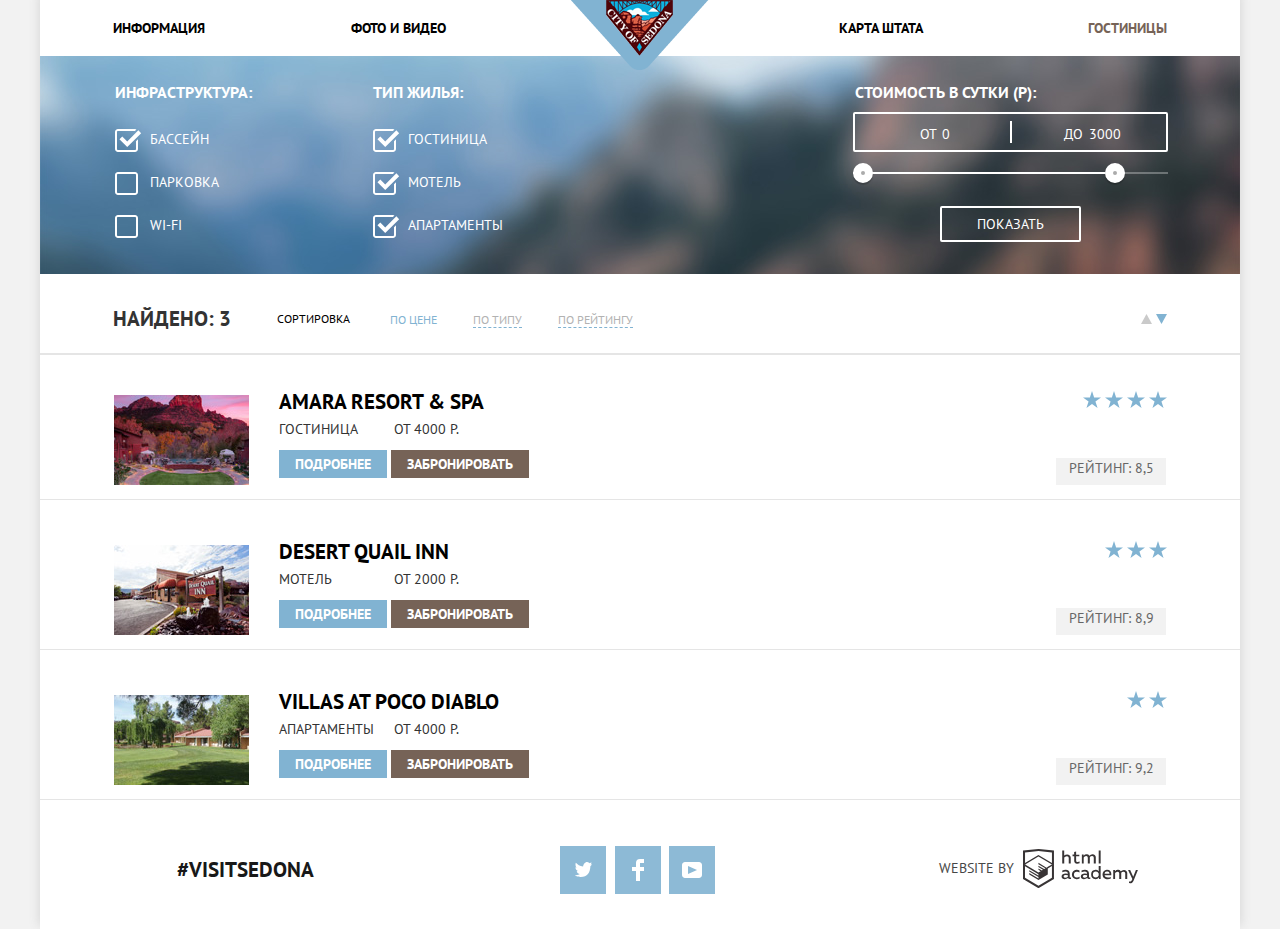
==== hotels.html @ 66695ee6 "убрал гребенку,добавил визуали хидден" ====
<!DOCTYPE html>
<html lang="ru">

<head>
  <meta charset="utf-8">
  <title>"HTML Academy: Гостиницы Седоны"</title>
  <link href="https://fonts.googleapis.com/css?family=PT+Sans:400,700&amp;subset=cyrillic" rel="stylesheet">
  <link href="css/normalize.css" rel="stylesheet">
  <link href="css/style.css" rel="stylesheet">
</head>

<body>
  <div class="main-wrapper">
    <header class="main-header">
      <nav class="main-navigation">
        <a href="index.html" class="main-header-logo">
          <span class="visually-hidden">Логотип города Седона</span>
          <img src="img/logo.png" width="138" height="70" alt="Логотип города Sedona">
        </a>
        <ul class="site-navigation">
          <li><a href="info.html">Информация</a></li>
          <li><a href="photo-video.html">Фото и видео</a></li>
          <li><a href="map-state.html">Карта штата</a></li>
          <li><a class="link-active" href="hotels.html">Гостиницы</a></li>
        </ul>
      </nav>
    </header>
      <main class="main-content">
        <h1 class="visually-hidden">Подбор отелей</h1>
        <section class="filters">
          <h1 class="visually-hidden">Фильтр отелей по категориям</h1>
          <form class="filter" method="get" action="https://echo.htmlacademy.ru">
            <div class="filter-wrap">
              <fieldset class="caption">
                <legend>Инфраструктура:</legend>
                  <ul class="filter-infrastructure">
                    <li class="filter-checkbox">
                      <input class="filter-input filter-input-checkbox" type="checkbox" name="pool" id="filter-checkbox-pool" checked>
                      <label for="filter-checkbox-pool">Бассейн</label>
                    </li>
                    <li class="filter-checkbox">
                      <input class="filter-input filter-input-checkbox" type="checkbox" name="parking" id="filter-checkbox-parking">
                      <label for="filter-checkbox-parking">Парковка</label>
                    </li>
                    <li class="filter-checkbox">
                      <input class="filter-input filter-input-checkbox" type="checkbox" name="wi-fi" id="filter-checkbox-wi-fi">
                    <label for="filter-checkbox-wi-fi">Wi-Fi</label>
                    </li>
                  </ul>
              </fieldset>
            </div>
            <div class="filter-wrap-housing">
              <fieldset class="caption">
                <legend>Тип жилья:</legend>
                <ul class="filter-housing">
                  <li class="filter-checkbox">
                    <input class="filter-input filter-input-checkbox" type="checkbox" name="hotel" id="filter-checkbox-hotel" checked>
                    <label for="filter-checkbox-hotel">Гостиница</label>
                  </li>
                  <li class="filter-checkbox">
                    <input class="filter-input filter-input-checkbox" type="checkbox" name="motel" id="filter-checkbox-motel" checked >
                    <label for="filter-checkbox-motel">Мотель</label>
                  </li>
                  <li class="filter-checkbox">
                    <input class="filter-input filter-input-checkbox" type="checkbox" name="apartment" id="filter-checkbox-apartment" checked>
                    <label for="filter-checkbox-apartment">Апартаменты</label>
                  </li>
                </ul>
              </fieldset>
            </div>
            <div class="filter-range">
              <div class="filter-range-title">Стоимость в сутки (р):</div>
              <div class="price-controls">
                <label class="min-price">от <input type="text" name="min-price" value="0"></label>
                <label class="max-price">до <input type="text" name="max-price" value="3000"></label>
              </div>
              <div class="range-controls">
                <div class="scale">
                  <div class="bar"></div>
                </div>
                <div class="range-toggle range-toggle-min"></div>
                <div class="range-toggle range-toggle-max"></div>
              </div>
              <button class="btn-transparent" type="submit">Показать</button>
            </div>
          </form>
        </section>
        <section class="hotels">
          <div class="sorting">
            <p class="sorting-results">Найдено: 3</p>
            <p class="sorting-head">Сортировка</p>
            <ul class="sorting-list">
              <li><a class="sorting-link active" href="#">По цене</a></li>
              <li><a class="sorting-link" href="#">По типу</a></li>
              <li><a class="sorting-link" href="#">По рейтингу</a></li>
            </ul>
            <div class="sorting-arrows">
              <a href="#" class="sorting-arrow-up" aria-label="Стрелка вверх">
                <span class="visually-hidden">сортировка по наибольшему</span>
                <svg xmlns="http://www.w3.org/2000/svg" width="11" height="10" viewBox="0 0 11 10"><path fill="#cacaca" d="M5.5 0L0 10h11z"/>
                </svg>
              </a>
              <a href="#" class="sorting-arrow-down active" aria-label="Стрелка вниз">
                <span class="visually-hidden">сортировка по наименьшему</span>
                <svg xmlns="http://www.w3.org/2000/svg" width="11" height="10" viewBox="0 0 11 10"><path fill="#cacaca" d="M5.5 10L0 0h11"/>
                </svg>
              </a>
            </div>
            </div>
              <h2 class="visually-hidden">Список отелей</h2>
              <ul class="hotels-list">
                <li class="hotels-item">
                  <p class="hotels-item-image">
                    <a href="hotels-item.html">
                      <span class="visually-hidden">Отель Amara Resort and Spa</span>
                      <img src="img/amara-hotel.jpg" width="135" height="90" alt="Отель Amara Resort and Spa">
                    </a>
                  </p>
                  <div class="hotels-wrap">
                    <a href="#" class="hotels-title"><h3>Amara Resort & Spa</h3></a>
                    <p class="hotels-item-motel-price">
                      <span>Гостиница</span>
                      <span>от 4000 р.</span>
                    </p>
                    <p class="hotels-item-buttons">
                      <a href="#" class="btn-further">Подробнее</a>
                      <a href="#" class="btn-reserve">Забронировать</a>
                    </p>
                  </div>
                  <div class="hotel-rating">
                    <div class="rating-stars" aria-label="4 звезды">
                      <i class="icon-star"></i>
                      <i class="icon-star"></i>
                      <i class="icon-star"></i>
                      <i class="icon-star"></i>
                    </div>
                    <p class="rating-numbers">Рейтинг: 8,5</p>
                  </div>
                </li>
                <li class="hotels-item">
                  <p class="hotels-item-image">
                    <a href="hotels-item.html">
                      <span class="visually-hidden">Мотель Desert Quail Inn</span>
                      <img src="img/desert-hotel.jpg" width="135" height="90" alt="Мотель Desert Quail Inn">
                    </a>
                  </p>
                  <div class="hotels-wrap">
                    <a href="#" class="hotels-title"><h3>Desert Quail Inn</h3></a>
                    <p class="hotels-item-motel-price">
                      <span>Мотель</span>
                      <span>от 2000 р.</span>
                    </p>
                    <p class="hotels-buttons">
                      <a href="#" class="btn-further">Подробнее</a>
                      <a href="#" class="btn-reserve">Забронировать</a>
                    </p>
                  </div>
                  <div class="hotel-rating">
                    <div class="rating-stars" aria-label="2 звезды">
                      <i class="icon-star"></i>
                      <i class="icon-star"></i>
                      <i class="icon-star"></i>
                    </div>
                    <p class="rating-numbers">Рейтинг: 8,9</p>
                  </div>
                </li>
                <li class="hotels-item">
                  <p class="hotels-item-image">
                    <a href="hotels-item.html">
                      <span class="visually-hidden">Апартаменты Villas at Poco Diablo</span>
                      <img src="img/villas-hotel.jpg" width="135" height="90" alt="Апартаменты Villas at Poco Diablo">
                    </a>
                  </p>
                  <div class="hotels-wrap">
                    <a href="#" class="hotels-title"><h3>Villas at Poco Diablo</h3></a>
                    <p class="hotels-item-motel-price">
                      <span>Апартаменты</span>
                      <span>от 4000 р.</span>
                    </p>
                    <p class="hotels-item-buttons">
                      <a href="#" class="btn-further">Подробнее</a>
                      <a href="#" class="btn-reserve">Забронировать</a>
                    </p>
                  </div>
                  <div class="hotel-rating">
                    <div class="rating-stars" aria-label="3 звезды">
                      <i class="icon-star"></i>
                      <i class="icon-star"></i>
                    </div>
                    <p class="rating-numbers">Рейтинг: 9,2</p>
                  </div>
                </li>
              </ul>
            </section>
          </main>
          <footer class="main-footer-contacts">
            <a class="footer-heshteg" href="#">#visitsedona</a>
            <ul class="footer-social">
              <li>
                <a class="social-button twitter" href="#">
                  <span class="visually-hidden">twitter</span>
                  <svg xmlns="http://www.w3.org/2000/svg" xmlns:xlink="http://www.w3.org/1999/xlink" width="17" height="15" viewBox="0 0 17 15"><path fill="#FFF" d="M10.95.144c1.685-.496 2.984.27 3.577 1.179.673-.231 1.331-.481 2.011-.708a2.345 2.345 0 0 1-.857 1.768c.685.17 1.304-.491 1.304-.491-.169 1-1.006 1.788-1.563 2.024-.231 6.75-3.175 11.217-10.077 11.082h-.446c-.41 0-4.164-.46-4.898-1.887 2.271.196 3.893-.422 4.693-1.177-.96-.3-2.679-.477-2.979-2.95.349.106.564.228 1.19.119C1.705 8.247.374 7.53.448 5.33c.285.328 1.067.536 1.34.472C1.085 5.561-.182 2.442.894.85c1.818 1.854 3.735 3.606 7.152 3.773C8.254 2.33 9.183.793 10.95.144z"/>
                  </svg>
                </a>
              </li>
              <li>
                <a class="social-button facebook" href="#">
                  <span class="visually-hidden">facebook</span>
                  <svg xmlns="http://www.w3.org/2000/svg" width="12" height="22" viewBox="0 0 12 22"><path fill="#FFF" d="M12 4V0H8a4 4 0 0 0-4 4v4H0v4h4v10h4V12h4V8H8V4h4z"/>
                  </svg>
                </a>
              </li>
              <li>
                <a class="social-button youtube" href="#">
                  <span class="visually-hidden">youtube</span>
                  <svg xmlns="http://www.w3.org/2000/svg" xmlns:xlink="http://www.w3.org/1999/xlink" width="20" height="16" viewBox="0 0 20 16"><path fill="#FFF" d="M17 0H3C1.35 0 0 1.35 0 3v10c0 1.65 1.35 3 3 3h14c1.65 0 3-1.35 3-3V3c0-1.65-1.35-3-3-3zM6.027 11.998V4.002L15.014 8l-8.987 3.998z"/>
                  </svg>
                </a>
              </li>
            </ul>
            <div class="footer-made">
              <b>website by</b>
              <a class="button" href="https://htmlacademy.ru/intensive/htmlcss">
                <svg id="Layer_1" data-name="Layer 1" xmlns="http://www.w3.org/2000/svg" viewBox="0 0 108.08 36.85">
                  <title>HTML Academy</title>
                  <path d="M44.61,26.88a2,2,0,0,0,.55-0.1v1.33a3.25,3.25,0,0,1-1.18.21,1.67,1.67,0,0,1-1.67-1,4.84,4.84,0,0,1-3.14,1.08c-1.51,0-2.91-.83-2.91-2.55,0-2.13,2-2.79,3.71-2.79a11.08,11.08,0,0,1,2.17.25v-0.3c0-1-.76-1.77-2.19-1.77a7.42,7.42,0,0,0-3,.64v-1.7a10.21,10.21,0,0,1,3.19-.55c2.36,0,3.81,1.12,3.81,3.65v3a0.54,0.54,0,0,0,.49.59h0.17Zm-6.44-1.13A1.35,1.35,0,0,0,39.63,27h0.11a3.39,3.39,0,0,0,2.41-1V24.58a9.72,9.72,0,0,0-1.81-.21c-1,0-2.16.33-2.16,1.38h0Zm12.36-6.11a5,5,0,0,1,2.57.64V22a4.08,4.08,0,0,0-2.3-.7,2.75,2.75,0,1,0,0,5.49,5,5,0,0,0,2.43-.64v1.71a6.27,6.27,0,0,1-2.76.57A4.21,4.21,0,0,1,46,24.51q0-.21,0-0.41a4.32,4.32,0,0,1,4.18-4.46h0.38Zm12.17,7.24a2,2,0,0,0,.55-0.1v1.33a3.25,3.25,0,0,1-1.18.21,1.67,1.67,0,0,1-1.67-1,4.84,4.84,0,0,1-3.14,1.08c-1.51,0-2.91-.83-2.91-2.55,0-2.13,2-2.79,3.71-2.79a11.08,11.08,0,0,1,2.17.25v-0.3c0-1-.76-1.77-2.19-1.77a7.42,7.42,0,0,0-3,.64v-1.7a10.21,10.21,0,0,1,3.19-.55c2.36,0,3.81,1.12,3.81,3.65v3a0.54,0.54,0,0,0,.49.59h0.17Zm-6.44-1.13A1.35,1.35,0,0,0,57.73,27h0.11a3.39,3.39,0,0,0,2.41-1V24.58a9.72,9.72,0,0,0-1.81-.21c-1.06,0-2.16.33-2.16,1.38h0ZM73,16V28.2H71.35V26.88a3.88,3.88,0,0,1-3.19,1.54,4.4,4.4,0,0,1,0-8.78,3.81,3.81,0,0,1,3,1.3V16H73Zm-4.53,5.22a2.76,2.76,0,1,0,0,5.52A2.86,2.86,0,0,0,71.15,25V23A2.91,2.91,0,0,0,68.49,21.27ZM79,19.64c3.31,0,4.46,2.68,3.92,5.09H76.7c0.21,1.5,1.67,2.11,3.19,2.11a6.11,6.11,0,0,0,2.64-.59v1.6a7.14,7.14,0,0,1-3,.57C77,28.42,74.78,27,74.78,24a4.18,4.18,0,0,1,4-4.39H79Zm0.09,1.54a2.28,2.28,0,0,0-2.44,2.1v0.06H81.3A2,2,0,0,0,79.13,21.18Zm5.73,7V19.87h1.65v1a3.81,3.81,0,0,1,2.78-1.27A2.86,2.86,0,0,1,91.89,21a4.12,4.12,0,0,1,2.91-1.33A3.06,3.06,0,0,1,98,23V28.2h-1.9V23.05a1.59,1.59,0,0,0-1.42-1.75H94.42a2.8,2.8,0,0,0-2.07,1.12V28.2h-1.9V23.05A1.59,1.59,0,0,0,89,21.31H88.8a3,3,0,0,0-2.21,1.29v5.63H84.86Zm21.31-8.33h1.9l-3.91,9.46c-0.9,2.17-2.09,2.86-3.35,2.86a4.76,4.76,0,0,1-1.1-.14V30.46a2.86,2.86,0,0,0,.85.12c0.9,0,1.58-.64,2.07-1.9l0.17-.42-4-8.4h2l2.86,6.29ZM38.73,1.46V6.22a3.81,3.81,0,0,1,2.7-1.14,3.25,3.25,0,0,1,3.44,3.4v5.15H43V8.72a1.81,1.81,0,0,0-1.61-2h-0.3a2.93,2.93,0,0,0-2.32,1.39v5.52h-1.9V1.46h1.9ZM49.94,2.31v3h3V6.91h-3v3.81c0,1.1.5,1.46,1.58,1.46a4.49,4.49,0,0,0,1.69-.33v1.6A6.8,6.8,0,0,1,51,13.8a2.55,2.55,0,0,1-2.86-2.74V6.89H46.58V5.26h1.5V2.74Zm5.4,11.31V5.28H57v1A3.81,3.81,0,0,1,59.77,5a2.86,2.86,0,0,1,2.6,1.33A4.12,4.12,0,0,1,65.28,5,3.06,3.06,0,0,1,68.44,8.4v5.21h-1.9V8.46a1.59,1.59,0,0,0-1.42-1.75H64.89a2.8,2.8,0,0,0-2.07,1.12v5.78h-1.9V8.46A1.59,1.59,0,0,0,59.5,6.71H59.27A3,3,0,0,0,57.06,8v5.63H55.34ZM71.17,1.45H73V13.6H71.17V1.45ZM14.71,0H14.55L0,1.54V28.21l14.55,8.66,14.55-8.66V1.54Zm12.5,27.1L14.55,34.64,1.9,27.12V16.18l12.59,7.5V25L5.86,19.9v1.31l8.68,5.21v1.39L5.87,22.65V24l8.68,5.21,8.75-5.24V18.31L27.2,16V27.12Zm0-12.53-3.48,2-1.6,1L14.51,13v1.31L21,18.23H21l-0.14.09-1,.54-5.37-3.2V17l4.24,2.52-1,.67-3.2-1.9v1.31l2.1,1.24L14.5,22.1,2,14.65,14.51,7.11Zm0-1.32L14.49,5.76,1.91,13.25v-10L14.56,1.92,27.21,3.25v10h0Z" transform="translate(0 -0.02)" fill="#231f20"/>
                </svg>
              </a>
            </div>
          </footer>
        </div>
      </body>
    </html>
---- css/style.css ----
body {
  margin: 0;
  padding: 0;

  font-size: 14px;
  line-height: 21px;
  font-family: "PT Sans", Arial, sans-serif;
  color: #333333;
  text-transform: uppercase;

  background-color: #f2f2f2;
}

a {
  text-decoration: none;
}

img {
  display: block;
  max-width: 100%;
  height: auto;
}

.main-wrapper {
  width: 1200px;
  margin: 0 auto;

  background-color: #ffffff;
  box-shadow: 0 -5px 9px 2px #dbdbdb;
}

.visually-hidden {
  position: absolute;

  width: 1px;
  height: 1px;
  margin: -1px;
  padding: 0;
  overflow: hidden;

  white-space: nowrap;

  border: 0;

  clip: rect(0 0 0 0);
  clip-path: inset(100%);
}

.main-navigation {
  font-weight: bold;
  font-size: 14px;
  line-height: 26px;
  color: #ffffff;

  background-color: #ffffff;
}

.site-navigation {
  list-style: none;
}

.site-navigation a {
  color: #000000;
}

.site-navigation a:hover,
.site-navigation a:focus {
  color: #81b3d2;
}

.site-navigation a:active {
  color: #cacaca;
}

.site-navigation .link-active {
  color: #766357;
}

.definition {
  text-align: center;
}

.definition-title {
  font-weight: bold;
  font-size: 21px;
  line-height: 26px;
}

.definition-reason {
  line-height: 26px;
}

.reason-wrapper {
  width: 400px;
  min-height: 256px;

  text-align: center;
  color: #ffffff;

  background-color: #81b3d2;
}

.reason-wrapper b {
  display: block;
  padding: 47px 93px 0;

  font-size: 21px;
  line-height: 21px;
}

.reason-wrapper .reason-item {
  padding: 6px 48px;
}

.features-list {
  padding: 0;

  list-style: none;
}

.features-item {
  vertical-align: top;
  text-align: center;
}

.features-item b {
  display: block;
  margin-top: 163px;

  font-weight: bold;
  font-size: 21px;
  line-height: 21px;
}

.features-item p {
  padding: 9px 55px 0;
}

.short-reasons {
  margin-bottom: 50px;

  text-align: center;

  background-color: #eeeeee;
}

.short-reasons-item b {
  display: block;
  margin-top: 49px;
  padding: 0 122px;

  font-size: 21px;
  line-height: 21px;
}

.short-reasons-item p {
  margin-top: 15px;
  padding: 5px 69px;
}

.short-reasons-list {
  list-style: none;
}

.proposal {
  margin: 0 auto;
}

.proposal-conditions h2,
.proposal-conditions p {
  text-align: center;
}

.proposal h2 {
  margin-bottom: 27px;

  font-size: 30px;
  line-height: 36px;
}

.proposal p {
  margin-top: -6px;

  line-height: 24px;
}

.proposal-button {
  display: block;
  width: 568px;
  height: 86px;
  margin: 43px auto 0;

  font-weight: bold;
  font-size: 21px;
  line-height: 26px;
  text-align: center;
  color: #ffffff;
  text-transform: uppercase;

  background-color: #766357;
  border: none;
}

.proposal-button:hover,
.proposal-button:focus {
  background-color: #604e43;
}

.proposal-button:active {
  color: #857871;

  background-color: #503e33;
}

.trip {
  position: absolute;
  right: 0;
  left: 0;
  z-index: 1;

  display: flex;
  justify-content: center;
  box-sizing: border-box;
  width: 568px;
  height: 395px;
  margin: 0 auto;
  padding: 62px 53px 62px 63px;

  font-weight: bold;
  line-height: 26px;

  background: #ffffff;
  box-shadow: 0 2px 5px 0 #d4d2d2;
}

.check-input {
  box-sizing: border-box;
  width: 352px;
  margin-bottom: 23px;
  padding: 4px 40px 4px 15px;

  font: inherit;
  text-transform: uppercase;

  background-color: #f2f2f2;
  border: 2px solid #f2f2f2;
}

.check-input:hover {
  background-color: #ebebeb;
}

.check-input:focus {
  background-color: #ffffff;
}

.quantity-input {
  width: 25px;
  padding: 5px 9px;

  font: inherit;
  text-align: center;
  text-transform: uppercase;

  background-color: #f2f2f2;
  border: 2px solid #f2f2f2;
}

.trip-find-button {
  width: 458px;
  height: 58px;
  margin-top: 36px;

  font-weight: bold;
  font-size: 21px;
  line-height: 26px;
  text-align: center;
  color: #ffffff;
  text-transform: uppercase;

  background-color: #81b3d2;
  border: none;
}

.trip-find-button:hover,
.trip-find-button:focus {
  background-color: #669ec0;
}

.trip-find-button:focus {
  color: #88b6d1;

  background-color: #5496bd;
}

.footer-heshteg {
  font-weight: bold;
  font-size: 21px;
  line-height: 26px;
  color: #000000;
}

.filters {
  color: #ffffff;

  background-image: url(../img/filter_background.jpg);
}

.filters legend {
  font-weight: bold;
  font-size: 16px;
  color: #ffffff;
}

.filter-infrastructure,
.filter-housing {
  list-style: none;
}

.day-price {
  box-sizing: border-box;
  padding: 5px 0;

  text-align: center;

  border: 2px solid #ffffff;
  border-radius: 3px;
}

.filters-button-show {
  width: 133px;
  height: 32px;

  text-align: center;
  text-transform: uppercase;

  border: none;
  border: 2px solid #ffffff;
}

.filters-button-show:hover,
.filters-button-show:focus {
  background-color: #ffffff;
}

.sorting-results {
  margin-right: 46px;

  font-weight: bold;
  font-size: 21px;
  line-height: 26px;
}

.sorting-list {
  list-style: none;
}

.sorting-link {
  font-size: 12px;
  line-height: 18px;
  color: #b2b2b2;
}

.sorting-link.active {
  color: #81b3d2;

  border-bottom: none;
}

.sorting-head {
  font-size: 12px;
  line-height: 18px;
  color: #000000;
}

.sorting-link {
  border-bottom: 1px dashed #81b3d2;
}

.sorting-link:hover,
.sorting-link:focus {
  color: #81b3d2;
}

.sorting-link:active {
  color: #000000;

  border: none;
}

.hotels-list {
  list-style: none;
}

.hotels-title {
  font-weight: bold;
  color: #000000;
}

.hotels-title h3 {
  font-size: 21px;
  line-height: 26px;
}

.hotels-title:hover,
.hotels-title:focus {
  color: #81b3d2;
}

.hotels-title:active {
  color: #cacaca;
}

.hotels-item-motel-price {
  color: #333333;
}


.btn-further {
  padding: 5px 16px;

  font-weight: bold;
  color: #ffffff;

  background-color: #81b3d2;
}

.btn-further:hover,
.btn-further:focus {
  background-color: #669ec0;
}

.btn-further:active {
  color: #88b6d1;

  background-color: #5496bd;
}

.btn-reserve {
  padding: 5px 16px;

  font-weight: bold;
  color: #ffffff;

  background-color: #766357;
}

.btn-reserve:hover,
.btn-reserve:focus {
  background-color: #604e43;
}

.btn-reserve:active {
  color: #857871;

  background-color: #503e33;
}

.rating-numbers {
  width: 110px;
  height: 27px;

  text-align: center;
  color: #666666;

  background-color: #f2f2f2;
}

.footer-social {
  list-style: none;
}

html,
body {
  min-width: 1200px;
}
.main-header {
  width: 1200px;
  margin: 0 auto;
}

.main-header-logo {
  position: absolute;
  right: 0;
  left: 0;
  z-index: 1;

  width: 138px;
  margin: 0 auto;
}
.site-navigation {
  display: flex;
  align-items: center;
  box-sizing: border-box;
  width: 1200px;
  min-height: 56px;
  margin: 0;
  padding: 0 73px;

  list-style: none;
}

.site-navigation li {
  width: 100px;
}

.site-navigation li:nth-child(1),
.site-navigation li:nth-child(2) {
  margin-right: 138px;

  text-align: left;
}

.site-navigation li:nth-child(3),
.site-navigation li:nth-child(4) {
  margin-left: auto;

  text-align: right;
}

.site-navigation li:nth-child(3) {
  margin-left: 234px;
}


.site-navigation a {
  display: block;
}

.promo {
  position: relative;

  height: 432px;
  margin-bottom: 30px;
  padding-top: 77px;

  background: #d9eaf2 url(../img/promo.jpg) no-repeat;
  background-position: 0 -56px;
}

.promo img {
  display: block;
  width: 458px;
  height: 352px;
  margin: 0 auto;
}

.promo::after {
  content: "";
  position: absolute;
  bottom: 0;
  left: 0;

  display: block;
  width: 100%;
  height: 57px;

  background: url(../img/zigzag.png) no-repeat;
  background-position: 0 0;
  background-size: 100% 57px;
}

.definition {
  display: flex;
  flex-wrap: wrap;
  justify-content: center;
  margin-bottom: 37px;

  text-align: center;
}

.definition-title {
  width: 576px;
  margin-bottom: 0;
  padding: 10px;
}

.definition-reason {
  width: 800px;
}

.main-content {
  width: 1200px;
  margin: 0 auto;
}

.reason {
  display: flex;
  width: 1200px;
  min-height: 256px;
  margin: 0;
  padding: 0;
}

.reason.bridge {
  flex-direction: row-reverse;
}

.reason-wrapper {
  min-height: 256px;
  margin: 0;
}

.reason-image {
  margin: 0;
}

.features-list {
  display: flex;
  min-height: 331px;
  margin: 0;
  padding: 0;

  list-style: none;
}

.features-item {
  width: 400px;
  min-height: 331px;
}
.features-item {
  position: relative;
}

.features-item .housing::before {
  content: "";
  position: absolute;
  top: 18%;
  left: 40%;

  width: 75px;
  height: 72px;

  background-image: url("../img/housing.svg");
  background-repeat: no-repeat;
  background-position: 0 0;
}

.features-item .food::before {
  content: "";
  position: absolute;
  top: 18%;
  left: 40%;

  width: 74px;
  height: 70px;

  background-image: url("../img/food.svg");
  background-repeat: no-repeat;
  background-position: 0 0;
}

.features-item .souvenirs::before {
  content: "";
  position: absolute;
  top: 17%;
  left: 41%;

  width: 64px;
  height: 76px;

  background-image: url("../img/souvenirs.svg");
  background-repeat: no-repeat;
  background-position: 0 0;
}

.short-reasons-list {
  display: flex;
  min-height: 256px;
  margin: 0;
  padding: 0;

  list-style: none;
}

.short-reasons-item {
  width: 400px;
  min-height: 256px;
}

.trip-title {
  display: inline-block;
  width: 100px;
  margin-right: 5px;
}

.quantity {
  display: inline-flex;
  align-items: center;
}

.quantity-block {
  display: flex;
  width: 468px;
  margin-top: 18px;
}

.quantity.children {
  text-align: center;
}

label[for="children"] {
  width: 60px;
  margin-left: 50px;
}

.trip-title-button {
  width: 34px;
  height: 38px;

  font-weight: 400;
  font-size: 14px;
  vertical-align: bottom;
  text-align: center;
  color: #a9a9a9;

  background: #f2f2f2;
  border: none;
  outline: none;
  cursor: pointer;
}

.trip-title-button:hover svg line,
.trip-title-button:focus svg line {
  stroke: #000000;
}

.trip-title-button:active svg line {
  stroke: #81b3d2;
}

.trip-title-button::before,
.trip-title-button::after {
  width: 0;
  margin: 0;
  padding: 0;

  font-size: 0;
}

.trip-title-button.minus {
  margin-left: 5px;
}

.main-footer {
  position: relative;

  width: 1200px;
  margin: 0 auto;
}

.map-interactive iframe {
  position: absolute;

  border: none;
}

.main-footer-contacts {
  display: flex;
  align-items: center;
  box-sizing: border-box;
  width: 1200px;
  min-height: 119px;
  margin: 0 auto;
  padding: 0 64px;

  background-color: #ffffff;
  opacity: 0.9;
}

.main-footer .main-footer-contacts {
  position: absolute;
  bottom: 0;
}

.footer-heshteg {
  width: 203px;
  margin-left: 73px;
}

.footer-social {
  display: flex;
  flex-wrap: wrap;
  justify-content: space-between;
  width: 400px;
  width: 155px;
  margin-left: 180px;
  padding-left: 0;

  list-style: none;
}

.footer-made {
  display: inline-block;
  margin-left: 224px;
}

.social-button {
  display: flex;
  justify-content: center;
  align-items: center;
  width: 46px;
  height: 48px;

  font-size: 0;

  background-color: #81b3d2;
}

.social-button:hover,
.social-button:focus {
  background-color: #669ec0;
}

.social-button:active,
.social-button:active path {
  background-color: #5496bd;

  fill: #88b6d1;
}

.footer-made {
  display: inline-block;
}

.footer-made b {
  margin-right: 5px;

  font-weight: normal;
  font-size: 14px;
  line-height: 26px;
}

.footer-made a {
  display: block;

  font-size: 0;
}

.footer-made .button {
  display: inline-block;
  width: 115px;
  height: 41px;

  vertical-align: middle;
}

.footer-made:hover path,
.footer-made:focus path {
  fill: #81b3d2;
}

.footer-made:active path {
  fill: #bdbbbc;
}

.filters {
  display: flex;
  flex-direction: column;
  min-height: 218px;
}

.filter {
  display: flex;
  margin-top: 26px;
}

.filter-infrastructure,
.filter-housing {
  margin-top: 11px;
  padding: 0;
}

.caption {
  border: none;
}

.filter-checkbox {
  padding: 10px 0;
}

.filter-wrap {
  width: 240px;
  min-height: 172px;
  margin-left: 62px;
}

.filter-wrap-housing {
  width: 240px;
  min-height: 172px;
  margin-left: 18px;
}

.filter-range {
  width: 315px;
  margin-right: 72px;
  margin-left: auto;

  color: #ffffff;
  text-transform: uppercase;
}

.filter-range-title {
  margin-bottom: 9px;
  margin-left: 2px;

  font-weight: 600;
  font-size: 16px;
  line-height: 21px;
}

.price-controls {
  position: relative;

  height: 36px;
  margin-bottom: 20px;

  font-size: 0;

  border: 2px solid #ffffff;
  border-radius: 2px;
}

.price-controls::after {
  content: "";
  position: absolute;
  top: 50%;
  left: 50%;

  width: 2px;
  height: 22px;

  background: #ffffff;
  transform: translate(-50%, -50%);
}

.price-controls label {
  display: inline-block;

  font-size: 14px;
  line-height: 38px;

  cursor: pointer;
}

.price-controls .min-price,
.price-controls .max-price {
  width: 79px;
  padding-left: 65px;
}

.price-controls input {
  width: 50px;
  margin: 0;

  font: inherit;
  color: inherit;

  background: none;
  border: none;
}

.range-controls {
  position: relative;

  margin-bottom: 32px;
}

.range-controls .scale {
  height: 2px;

  background: rgba(255, 255, 255, 0.3);
}

.range-controls .bar {
  width: 80%;
  height: 2px;

  background: #ffffff;
}

.range-toggle {
  position: absolute;
  top: -9px;

  width: 4px;
  height: 4px;

  background: #ababab;
  border: 8px solid #ffffff;
  border-radius: 50%;
  box-shadow: 0 2px 1px 0 rgba(0, 1, 1, 0.2);
  cursor: pointer;
}

.range-toggle:hover {
  background: #1c4f80;
}

.range-toggle-min {
  left: 0;
}

.range-toggle-max {
  left: 80%;
}

.btn-transparent {
  display: block;
  margin: 0 auto;
  padding: 6px 35px;

  font-size: 14px;
  line-height: 20px;
  color: #ffffff;
  text-transform: uppercase;

  background: transparent;
  border: 2px solid #ffffff;
  border-radius: 2px;
  cursor: pointer;
}

.btn-transparent:hover {
  color: #000000;

  background: #ffffff;
}

.sorting {
  display: flex;
  align-items: center;
  margin-top: 11px;
  margin-bottom: 26px;
  padding: 0 73px;

  border-bottom: 2px solid #e5e5e5;
}

.sorting-list {
  display: inline-flex;
}

.sorting-list li {
  margin-right: 36px;
}

.sorting-arrows {
  margin-left: auto;
}

.sorting-arrow-up:hover path,
.sorting-arrow-up:focus path,
.sorting-arrow-down:hover path,
.sorting-arrow-down:focus path {
  fill: #231f20;
}

.sorting-arrow-up:active path,
.sorting-arrow-down:active path {
  fill: #81b3d2;
}

.sorting-arrow-down.active path {
  fill: #81b3d2;
}

.hotels-item {
  display: flex;
  margin-bottom: 31px;
  padding: 0 74px;

  border-bottom: 1px solid #e5e5e5;
}

.hotels-item-motel-price {
  display: flex;
  justify-content: space-between;
  width: 180px;
  margin-top: -17px;
}

.hotel-rating {
  margin-left: auto;
}

.hotels-wrap {
  margin-top: -13px;
}

.hotels-item img {
  margin-right: 30px;
}

.hotels-list {
  margin-bottom: -21px;
  padding: 0;
}

.rating-stars {
  display: flex;
  justify-content: flex-end;
  margin-top: 10px;
  margin-right: -5px;
  margin-bottom: 50px;
}
.rating-stars .icon-star {
  display: block;
  width: 18px;
  height: 17px;
  padding: 0 2px;

  background-image: url("../img/star.svg");
  background-repeat: no-repeat;
  background-position: 0 0;
}

.icon-calendar-in {
  position: absolute;
  top: 59px;
  right: 59px;

  margin: 0;

  color: inherit;
  text-decoration: none;
  text-shadow: none;

  background-color: rgba(0, 0, 0, 0);
  border: none;
  box-shadow: none;

  fill: #cacaca;
}

.icon-calendar-in:hover path,
.icon-calendar-in:focus path {
  fill: #000000;
}

.icon-calendar-in:active path {
  fill: #81b3d2;
}

.icon-calendar-out {
  position: absolute;
  top: 129px;
  right: 59px;

  margin: 0;

  color: inherit;
  text-decoration: none;
  text-shadow: none;

  background-color: rgba(0, 0, 0, 0);
  border: none;
  box-shadow: none;

  fill: #cacaca;
}

.icon-calendar-out:hover path,
.icon-calendar-out:focus path {
  fill: #000000;
}

.icon-calendar-out:active path {
  fill: #81b3d2;
}

input[type="checkbox"] {
  display: none;
}

input[type="checkbox"] + label {
  vertical-align: middle;
  color: #ffffff;

  -webkit-user-select: none;
     -moz-user-select: none;
      -ms-user-select: none;
          user-select: none;
}

input[type="checkbox"] + label:before {
  content: "";

  display: inline-block;
  width: 27px;
  height: 23px;
  margin-right: 8px;

  vertical-align: middle;

  background-image: url("../img/checkbox-off.svg");
  background-repeat: no-repeat;
  background-position: 0 0;
}

input[type="checkbox"]:checked + label:before {
  background-image: url("../img/checkbox-on.svg");
  background-repeat: no-repeat;
  background-position: 0 0;
}
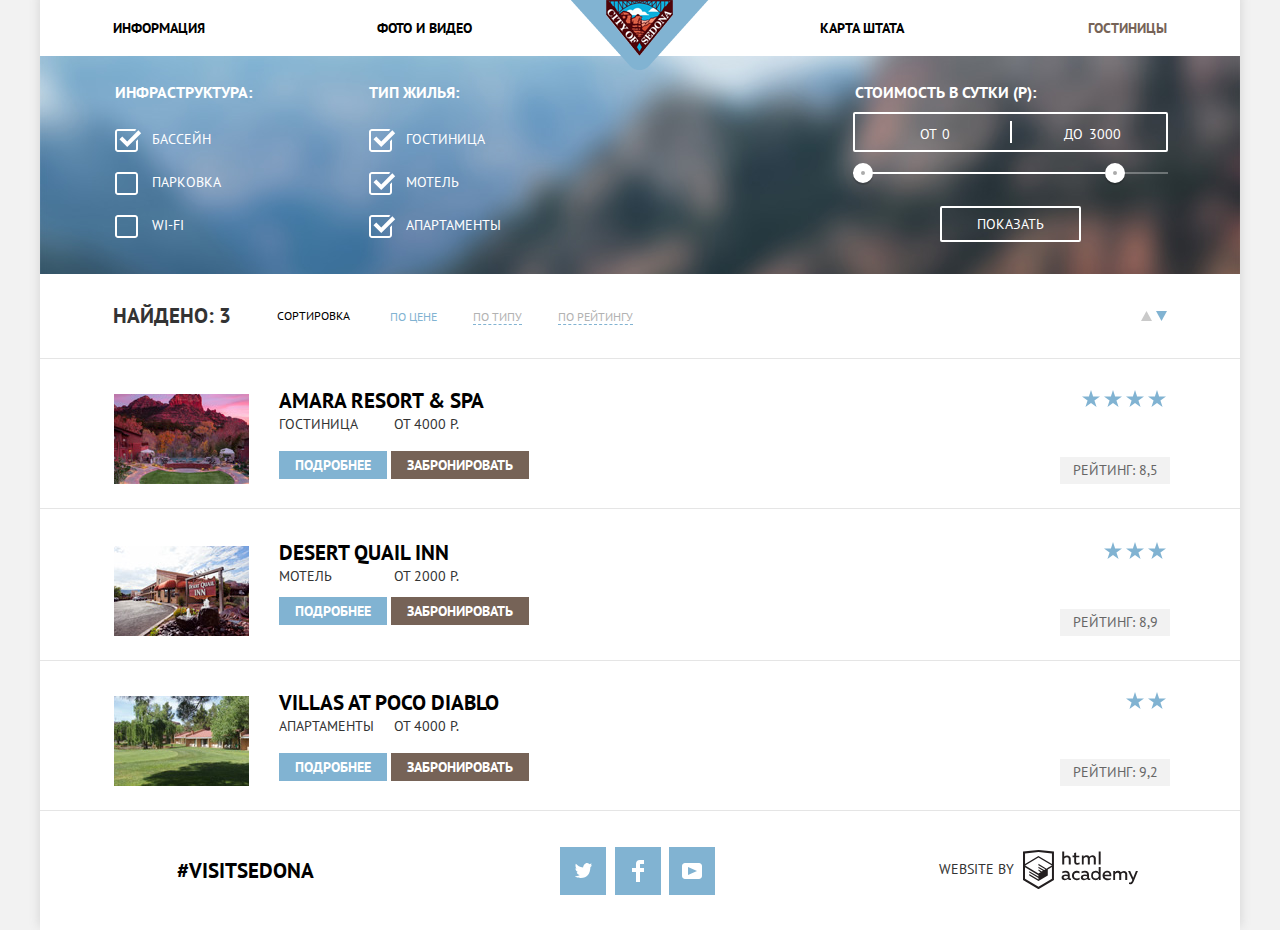
==== commit 070da652: "добавил курсор,меню на ширину" ====
--- a/hotels.html
+++ b/hotels.html
@@ -28,7 +28,7 @@
       <main class="main-content">
         <h1 class="visually-hidden">Подбор отелей</h1>
         <section class="filters">
-          <h1 class="visually-hidden">Фильтр отелей по категориям</h1>
+          <h2 class="visually-hidden">Фильтр отелей по категориям</h2>
           <form class="filter" method="get" action="https://echo.htmlacademy.ru">
             <div class="filter-wrap">
               <fieldset class="caption">
--- a/css/style.css
+++ b/css/style.css
@@ -47,6 +47,8 @@
 }
 
 .main-navigation {
+  position: relative;
+
   font-weight: bold;
   font-size: 14px;
   line-height: 26px;
@@ -163,11 +165,15 @@
 }
 
 .proposal {
+  position: relative;
+
   margin: 0 auto;
 }
 
 .proposal-conditions h2,
 .proposal-conditions p {
+  padding: 0 175px;
+
   text-align: center;
 }
 
@@ -178,9 +184,12 @@
   line-height: 36px;
 }
 
+.proposal span {
+  display: block;
+  padding: 0 252px;
+}
+
 .proposal p {
-  margin-top: -6px;
-
   line-height: 24px;
 }
 
@@ -224,7 +233,7 @@
   width: 568px;
   height: 395px;
   margin: 0 auto;
-  padding: 62px 53px 62px 63px;
+  padding: 41px 53px 62px 63px;
 
   font-weight: bold;
   line-height: 26px;
@@ -246,6 +255,19 @@
   border: 2px solid #f2f2f2;
 }
 
+.check-input::-webkit-input-placeholder {
+  color: #000000;
+}
+.check-input::-moz-placeholder {
+  color: #000000;
+}
+.check-input:-ms-input-placeholder {
+  color: #000000;
+}
+.check-input:-moz-placeholder {
+  color: #000000;
+}
+
 .check-input:hover {
   background-color: #ebebeb;
 }
@@ -285,6 +307,7 @@
 .trip-find-button:hover,
 .trip-find-button:focus {
   background-color: #669ec0;
+  cursor: pointer;
 }
 
 .trip-find-button:focus {
@@ -398,6 +421,8 @@
 }
 
 .hotels-title h3 {
+  margin-bottom: 0;
+
   font-size: 21px;
   line-height: 26px;
 }
@@ -412,9 +437,17 @@
 }
 
 .hotels-item-motel-price {
+  display: flex;
+  justify-content: space-between;
+  width: 180px;
+  margin: 0;
+
   color: #333333;
 }
 
+.hotels-item-buttons {
+  margin-top: 20px;
+}
 
 .btn-further {
   padding: 5px 16px;
@@ -458,8 +491,8 @@
 
 .rating-numbers {
   width: 110px;
-  height: 27px;
-
+
+  line-height: 27px;
   text-align: center;
   color: #666666;
 
@@ -501,27 +534,18 @@
 }
 
 .site-navigation li {
-  width: 100px;
+  width: 264px;
 }
 
 .site-navigation li:nth-child(1),
 .site-navigation li:nth-child(2) {
-  margin-right: 138px;
-
   text-align: left;
 }
 
 .site-navigation li:nth-child(3),
 .site-navigation li:nth-child(4) {
-  margin-left: auto;
-
   text-align: right;
 }
-
-.site-navigation li:nth-child(3) {
-  margin-left: 234px;
-}
-
 
 .site-navigation a {
   display: block;
@@ -601,6 +625,10 @@
   margin: 0;
 }
 
+.reason-wrapper span {
+  display: block;
+}
+
 .reason-image {
   margin: 0;
 }
@@ -687,12 +715,16 @@
 .quantity {
   display: inline-flex;
   align-items: center;
+  margin-top: 5px;
+}
+
+.check {
+  margin-bottom: 0;
 }
 
 .quantity-block {
   display: flex;
   width: 468px;
-  margin-top: 18px;
 }
 
 .quantity.children {
@@ -701,7 +733,7 @@
 
 label[for="children"] {
   width: 60px;
-  margin-left: 50px;
+  margin-left: 47px;
 }
 
 .trip-title-button {
@@ -764,8 +796,7 @@
   margin: 0 auto;
   padding: 0 64px;
 
-  background-color: #ffffff;
-  opacity: 0.9;
+  background-color: rgba(255, 255, 255, 0.9);
 }
 
 .main-footer .main-footer-contacts {
@@ -888,7 +919,7 @@
 .filter-wrap-housing {
   width: 240px;
   min-height: 172px;
-  margin-left: 18px;
+  margin-left: 14px;
 }
 
 .filter-range {
@@ -1030,11 +1061,10 @@
 .sorting {
   display: flex;
   align-items: center;
-  margin-top: 11px;
-  margin-bottom: 26px;
-  padding: 0 73px;
-
-  border-bottom: 2px solid #e5e5e5;
+  margin-bottom: 21px;
+  padding: 8px 73px;
+
+  border-bottom: 1px solid #e5e5e5;
 }
 
 .sorting-list {
@@ -1067,17 +1097,20 @@
 
 .hotels-item {
   display: flex;
-  margin-bottom: 31px;
-  padding: 0 74px;
+  padding-top: 0;
+  padding-right: 70px;
+  padding-bottom: 10px;
+  padding-left: 74px;
 
   border-bottom: 1px solid #e5e5e5;
 }
 
-.hotels-item-motel-price {
-  display: flex;
-  justify-content: space-between;
-  width: 180px;
-  margin-top: -17px;
+.hotels-item:nth-child(2) {
+  padding-top: 23px;
+}
+
+.hotels-item:nth-child(3) {
+  padding-top: 21px;
 }
 
 .hotel-rating {
@@ -1093,7 +1126,7 @@
 }
 
 .hotels-list {
-  margin-bottom: -21px;
+  margin: 0;
   padding: 0;
 }
 
@@ -1101,9 +1134,9 @@
   display: flex;
   justify-content: flex-end;
   margin-top: 10px;
-  margin-right: -5px;
   margin-bottom: 50px;
 }
+
 .rating-stars .icon-star {
   display: block;
   width: 18px;
@@ -1117,10 +1150,11 @@
 
 .icon-calendar-in {
   position: absolute;
-  top: 59px;
-  right: 59px;
+  top: 62px;
+  right: 64px;
 
   margin: 0;
+  padding: 0;
 
   color: inherit;
   text-decoration: none;
@@ -1135,6 +1169,8 @@
 
 .icon-calendar-in:hover path,
 .icon-calendar-in:focus path {
+  cursor: pointer;
+
   fill: #000000;
 }
 
@@ -1144,10 +1180,11 @@
 
 .icon-calendar-out {
   position: absolute;
-  top: 129px;
-  right: 59px;
+  top: 133px;
+  right: 63px;
 
   margin: 0;
+  padding: 0;
 
   color: inherit;
   text-decoration: none;
@@ -1162,6 +1199,8 @@
 
 .icon-calendar-out:hover path,
 .icon-calendar-out:focus path {
+  cursor: pointer;
+
   fill: #000000;
 }
 
@@ -1189,7 +1228,7 @@
   display: inline-block;
   width: 27px;
   height: 23px;
-  margin-right: 8px;
+  margin-right: 10px;
 
   vertical-align: middle;
 
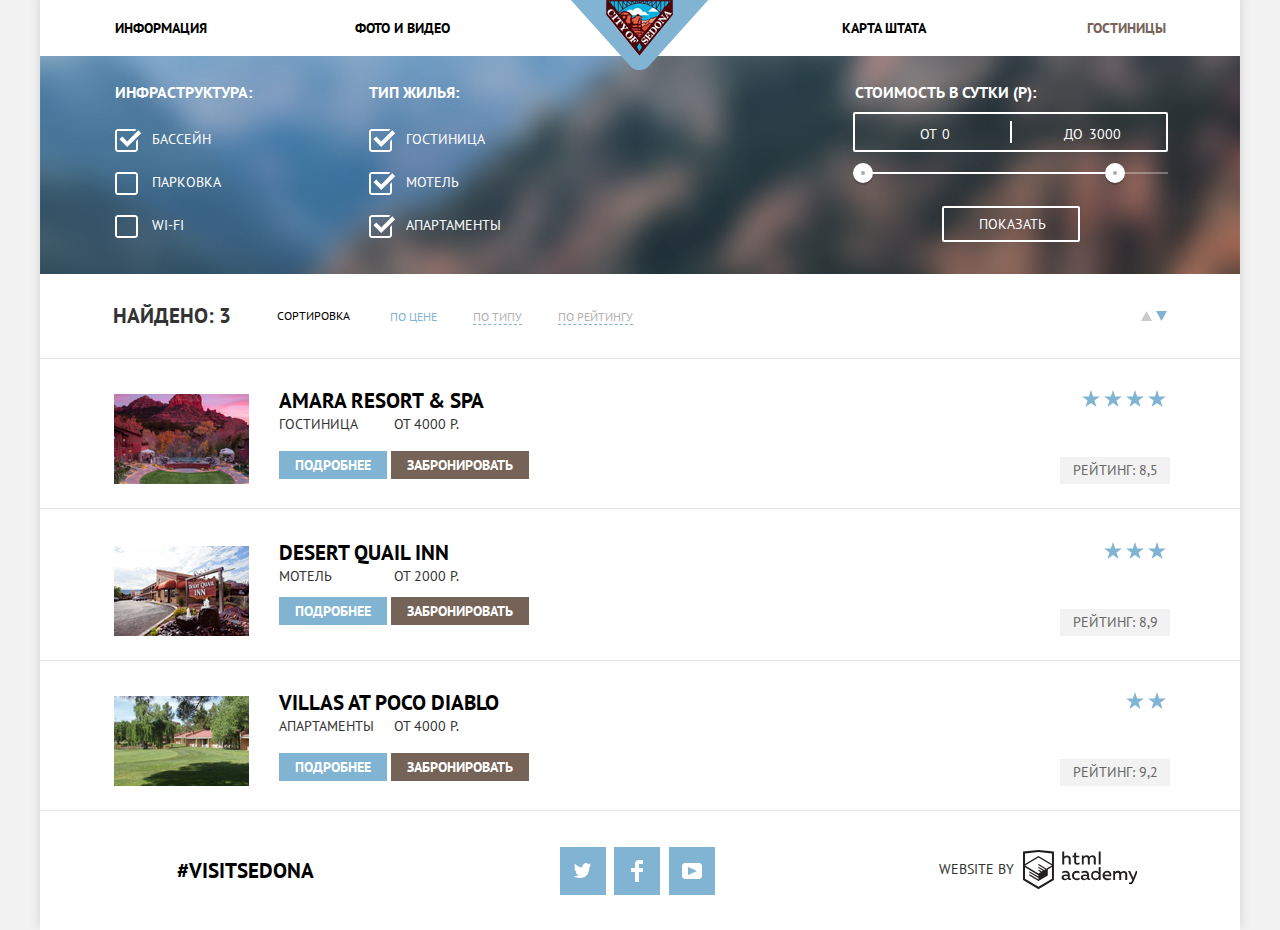
==== commit cceed91e: "отцентровал футер,шапку" ====
--- a/hotels.html
+++ b/hotels.html
@@ -81,7 +81,9 @@
                 <div class="range-toggle range-toggle-min"></div>
                 <div class="range-toggle range-toggle-max"></div>
               </div>
-              <button class="btn-transparent" type="submit">Показать</button>
+              <a href="filter.html">
+                <button class="btn-transparent" type="button">Показать</button>
+              </a>
             </div>
           </form>
         </section>
--- a/css/style.css
+++ b/css/style.css
@@ -57,10 +57,6 @@
   background-color: #ffffff;
 }
 
-.site-navigation {
-  list-style: none;
-}
-
 .site-navigation a {
   color: #000000;
 }
@@ -68,6 +64,8 @@
 .site-navigation a:hover,
 .site-navigation a:focus {
   color: #81b3d2;
+
+  outline: none;
 }
 
 .site-navigation a:active {
@@ -184,7 +182,7 @@
   line-height: 36px;
 }
 
-.proposal span {
+.proposal span:not(.visually-hidden) {
   display: block;
   padding: 0 252px;
 }
@@ -213,6 +211,7 @@
 .proposal-button:hover,
 .proposal-button:focus {
   background-color: #604e43;
+  outline: none;
 }
 
 .proposal-button:active {
@@ -258,12 +257,15 @@
 .check-input::-webkit-input-placeholder {
   color: #000000;
 }
+
 .check-input::-moz-placeholder {
   color: #000000;
 }
+
 .check-input:-ms-input-placeholder {
   color: #000000;
 }
+
 .check-input:-moz-placeholder {
   color: #000000;
 }
@@ -274,6 +276,7 @@
 
 .check-input:focus {
   background-color: #ffffff;
+  outline: none;
 }
 
 .quantity-input {
@@ -307,6 +310,7 @@
 .trip-find-button:hover,
 .trip-find-button:focus {
   background-color: #669ec0;
+  outline: none;
   cursor: pointer;
 }
 
@@ -314,9 +318,13 @@
   color: #88b6d1;
 
   background-color: #5496bd;
+  outline: none;
 }
 
 .footer-heshteg {
+  width: 203px;
+  margin-left: 34px;
+
   font-weight: bold;
   font-size: 21px;
   line-height: 26px;
@@ -324,9 +332,15 @@
 }
 
 .filters {
+  display: flex;
+  flex-direction: column;
+  min-height: 218px;
+
   color: #ffffff;
 
   background-image: url(../img/filter_background.jpg);
+  background-position: 0 -72px;
+  background-size: cover;
 }
 
 .filters legend {
@@ -364,6 +378,7 @@
 .filters-button-show:hover,
 .filters-button-show:focus {
   background-color: #ffffff;
+  outline: none;
 }
 
 .sorting-results {
@@ -403,6 +418,8 @@
 .sorting-link:hover,
 .sorting-link:focus {
   color: #81b3d2;
+
+  outline: none;
 }
 
 .sorting-link:active {
@@ -430,6 +447,8 @@
 .hotels-title:hover,
 .hotels-title:focus {
   color: #81b3d2;
+
+  outline: none;
 }
 
 .hotels-title:active {
@@ -461,6 +480,7 @@
 .btn-further:hover,
 .btn-further:focus {
   background-color: #669ec0;
+  outline: none;
 }
 
 .btn-further:active {
@@ -481,6 +501,7 @@
 .btn-reserve:hover,
 .btn-reserve:focus {
   background-color: #604e43;
+  outline: none;
 }
 
 .btn-reserve:active {
@@ -507,6 +528,7 @@
 body {
   min-width: 1200px;
 }
+
 .main-header {
   width: 1200px;
   margin: 0 auto;
@@ -523,18 +545,20 @@
 }
 .site-navigation {
   display: flex;
+  justify-content: center;
   align-items: center;
   box-sizing: border-box;
   width: 1200px;
   min-height: 56px;
   margin: 0;
-  padding: 0 73px;
+  padding: 0 72px;
 
   list-style: none;
+  list-style: none;
 }
 
 .site-navigation li {
-  width: 264px;
+  width: 240px;
 }
 
 .site-navigation li:nth-child(1),
@@ -547,8 +571,8 @@
   text-align: right;
 }
 
-.site-navigation a {
-  display: block;
+.site-navigation li:nth-child(2) {
+  margin-right: 91px;
 }
 
 .promo {
@@ -646,6 +670,7 @@
   width: 400px;
   min-height: 331px;
 }
+
 .features-item {
   position: relative;
 }
@@ -752,12 +777,18 @@
   cursor: pointer;
 }
 
-.trip-title-button:hover svg line,
-.trip-title-button:focus svg line {
+.trip-title-button {
+  stroke: #a9a9a9;
+}
+
+.trip-title-button:hover svg,
+.trip-title-button:focus svg {
+  outline: none;
+
   stroke: #000000;
 }
 
-.trip-title-button:active svg line {
+.trip-title-button:active svg {
   stroke: #81b3d2;
 }
 
@@ -789,6 +820,7 @@
 
 .main-footer-contacts {
   display: flex;
+  justify-content: center;
   align-items: center;
   box-sizing: border-box;
   width: 1200px;
@@ -804,11 +836,6 @@
   bottom: 0;
 }
 
-.footer-heshteg {
-  width: 203px;
-  margin-left: 73px;
-}
-
 .footer-social {
   display: flex;
   flex-wrap: wrap;
@@ -841,6 +868,7 @@
 .social-button:hover,
 .social-button:focus {
   background-color: #669ec0;
+  outline: none;
 }
 
 .social-button:active,
@@ -878,17 +906,13 @@
 
 .footer-made:hover path,
 .footer-made:focus path {
+  outline: none;
+
   fill: #81b3d2;
 }
 
 .footer-made:active path {
   fill: #bdbbbc;
-}
-
-.filters {
-  display: flex;
-  flex-direction: column;
-  min-height: 218px;
 }
 
 .filter {
@@ -1038,11 +1062,14 @@
 
 .btn-transparent {
   display: block;
+  box-sizing: border-box;
+  width: 138px;
   margin: 0 auto;
   padding: 6px 35px;
 
   font-size: 14px;
   line-height: 20px;
+  text-align: center;
   color: #ffffff;
   text-transform: uppercase;
 
@@ -1083,6 +1110,8 @@
 .sorting-arrow-up:focus path,
 .sorting-arrow-down:hover path,
 .sorting-arrow-down:focus path {
+  outline: none;
+
   fill: #231f20;
 }
 
@@ -1169,6 +1198,7 @@
 
 .icon-calendar-in:hover path,
 .icon-calendar-in:focus path {
+  outline: none;
   cursor: pointer;
 
   fill: #000000;
@@ -1199,6 +1229,7 @@
 
 .icon-calendar-out:hover path,
 .icon-calendar-out:focus path {
+  outline: none;
   cursor: pointer;
 
   fill: #000000;
@@ -1235,6 +1266,7 @@
   background-image: url("../img/checkbox-off.svg");
   background-repeat: no-repeat;
   background-position: 0 0;
+  cursor: pointer;
 }
 
 input[type="checkbox"]:checked + label:before {
@@ -1242,3 +1274,15 @@
   background-repeat: no-repeat;
   background-position: 0 0;
 }
+
+input[type="checkbox"]:disabled + label:before {
+  background-image: url("../img/checkbox-off-disabled.png");
+  background-repeat: no-repeat;
+  background-position: 0 0;
+}
+
+input[type="checkbox"]:disabled + label:before {
+  background-image: url("../img/checkbox-on-disabled.png");
+  background-repeat: no-repeat;
+  background-position: 0 0;
+}
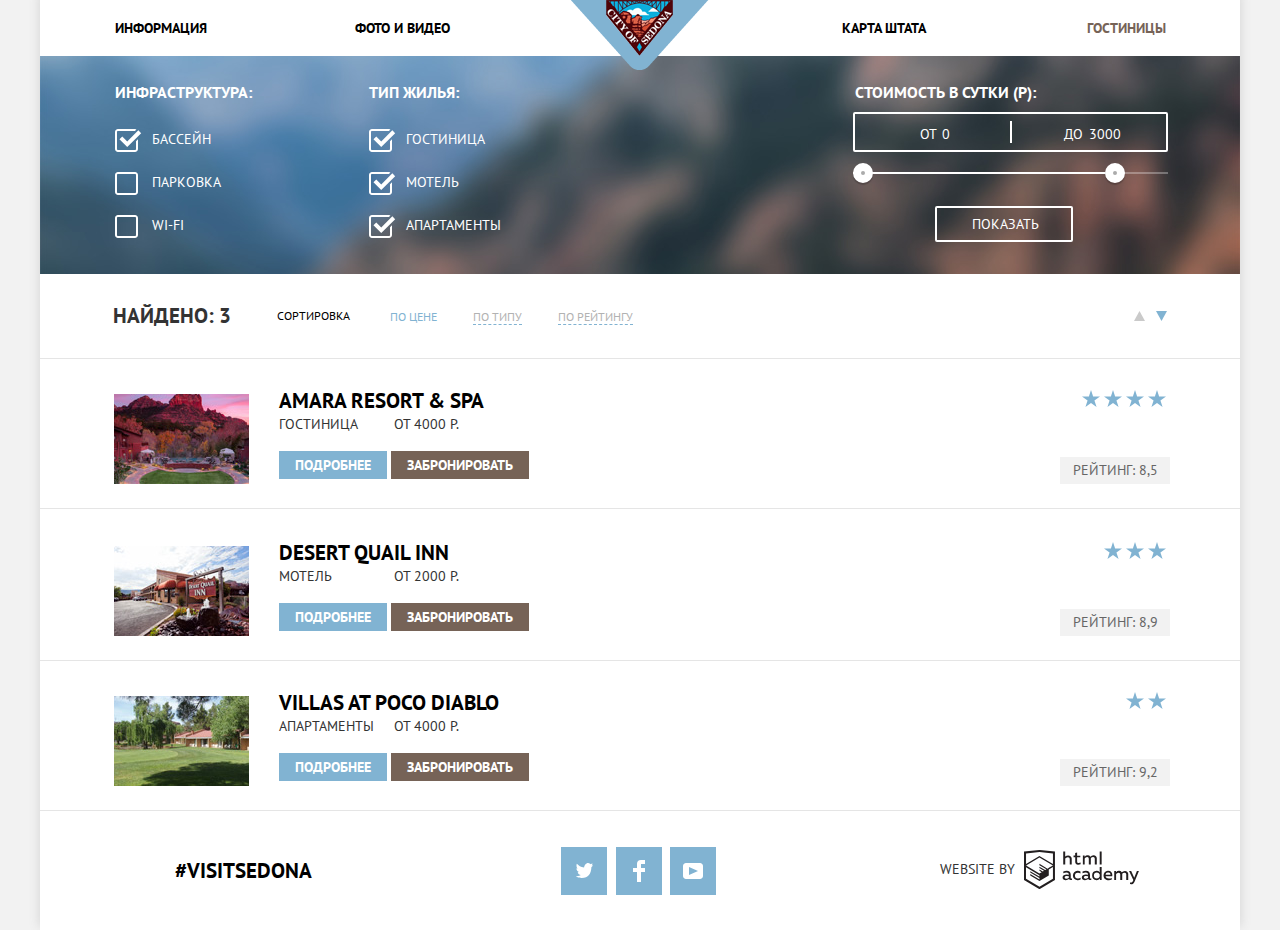
==== commit 88b6ceaa: "добавил префиксы" ====
--- a/hotels.html
+++ b/hotels.html
@@ -152,7 +152,7 @@
                       <span>Мотель</span>
                       <span>от 2000 р.</span>
                     </p>
-                    <p class="hotels-buttons">
+                    <p class="hotels-item-buttons">
                       <a href="#" class="btn-further">Подробнее</a>
                       <a href="#" class="btn-reserve">Забронировать</a>
                     </p>
--- a/css/style.css
+++ b/css/style.css
@@ -26,7 +26,8 @@
   margin: 0 auto;
 
   background-color: #ffffff;
-  box-shadow: 0 -5px 9px 2px #dbdbdb;
+  -webkit-box-shadow: 0 -5px 9px 2px #dbdbdb;
+          box-shadow: 0 -5px 9px 2px #dbdbdb;
 }
 
 .visually-hidden {
@@ -43,7 +44,8 @@
   border: 0;
 
   clip: rect(0 0 0 0);
-  clip-path: inset(100%);
+  -webkit-clip-path: inset(100%);
+          clip-path: inset(100%);
 }
 
 .main-navigation {
@@ -226,9 +228,16 @@
   left: 0;
   z-index: 1;
 
-  display: flex;
-  justify-content: center;
-  box-sizing: border-box;
+  display: -webkit-box;
+
+  display: -ms-flexbox;
+
+  display: flex;
+  -webkit-box-pack: center;
+      -ms-flex-pack: center;
+          justify-content: center;
+  -webkit-box-sizing: border-box;
+          box-sizing: border-box;
   width: 568px;
   height: 395px;
   margin: 0 auto;
@@ -238,11 +247,13 @@
   line-height: 26px;
 
   background: #ffffff;
-  box-shadow: 0 2px 5px 0 #d4d2d2;
+  -webkit-box-shadow: 0 2px 5px 0 #d4d2d2;
+          box-shadow: 0 2px 5px 0 #d4d2d2;
 }
 
 .check-input {
-  box-sizing: border-box;
+  -webkit-box-sizing: border-box;
+          box-sizing: border-box;
   width: 352px;
   margin-bottom: 23px;
   padding: 4px 40px 4px 15px;
@@ -332,8 +343,13 @@
 }
 
 .filters {
-  display: flex;
-  flex-direction: column;
+  display: -webkit-box;
+  display: -ms-flexbox;
+  display: flex;
+  -webkit-box-orient: vertical;
+  -webkit-box-direction: normal;
+      -ms-flex-direction: column;
+          flex-direction: column;
   min-height: 218px;
 
   color: #ffffff;
@@ -355,7 +371,8 @@
 }
 
 .day-price {
-  box-sizing: border-box;
+  -webkit-box-sizing: border-box;
+          box-sizing: border-box;
   padding: 5px 0;
 
   text-align: center;
@@ -456,8 +473,12 @@
 }
 
 .hotels-item-motel-price {
-  display: flex;
-  justify-content: space-between;
+  display: -webkit-box;
+  display: -ms-flexbox;
+  display: flex;
+  -webkit-box-pack: justify;
+      -ms-flex-pack: justify;
+          justify-content: space-between;
   width: 180px;
   margin: 0;
 
@@ -544,10 +565,17 @@
   margin: 0 auto;
 }
 .site-navigation {
-  display: flex;
-  justify-content: center;
-  align-items: center;
-  box-sizing: border-box;
+  display: -webkit-box;
+  display: -ms-flexbox;
+  display: flex;
+  -webkit-box-pack: center;
+      -ms-flex-pack: center;
+          justify-content: center;
+  -webkit-box-align: center;
+      -ms-flex-align: center;
+          align-items: center;
+  -webkit-box-sizing: border-box;
+          box-sizing: border-box;
   width: 1200px;
   min-height: 56px;
   margin: 0;
@@ -609,9 +637,14 @@
 }
 
 .definition {
-  display: flex;
-  flex-wrap: wrap;
-  justify-content: center;
+  display: -webkit-box;
+  display: -ms-flexbox;
+  display: flex;
+  -ms-flex-wrap: wrap;
+      flex-wrap: wrap;
+  -webkit-box-pack: center;
+      -ms-flex-pack: center;
+          justify-content: center;
   margin-bottom: 37px;
 
   text-align: center;
@@ -633,6 +666,8 @@
 }
 
 .reason {
+  display: -webkit-box;
+  display: -ms-flexbox;
   display: flex;
   width: 1200px;
   min-height: 256px;
@@ -641,7 +676,10 @@
 }
 
 .reason.bridge {
-  flex-direction: row-reverse;
+  -webkit-box-orient: horizontal;
+  -webkit-box-direction: reverse;
+      -ms-flex-direction: row-reverse;
+          flex-direction: row-reverse;
 }
 
 .reason-wrapper {
@@ -658,6 +696,8 @@
 }
 
 .features-list {
+  display: -webkit-box;
+  display: -ms-flexbox;
   display: flex;
   min-height: 331px;
   margin: 0;
@@ -718,6 +758,8 @@
 }
 
 .short-reasons-list {
+  display: -webkit-box;
+  display: -ms-flexbox;
   display: flex;
   min-height: 256px;
   margin: 0;
@@ -738,8 +780,12 @@
 }
 
 .quantity {
+  display: -webkit-inline-box;
+  display: -ms-inline-flexbox;
   display: inline-flex;
-  align-items: center;
+  -webkit-box-align: center;
+      -ms-flex-align: center;
+          align-items: center;
   margin-top: 5px;
 }
 
@@ -748,6 +794,8 @@
 }
 
 .quantity-block {
+  display: -webkit-box;
+  display: -ms-flexbox;
   display: flex;
   width: 468px;
 }
@@ -819,10 +867,17 @@
 }
 
 .main-footer-contacts {
-  display: flex;
-  justify-content: center;
-  align-items: center;
-  box-sizing: border-box;
+  display: -webkit-box;
+  display: -ms-flexbox;
+  display: flex;
+  -webkit-box-pack: center;
+      -ms-flex-pack: center;
+          justify-content: center;
+  -webkit-box-align: center;
+      -ms-flex-align: center;
+          align-items: center;
+  -webkit-box-sizing: border-box;
+          box-sizing: border-box;
   width: 1200px;
   min-height: 119px;
   margin: 0 auto;
@@ -837,12 +892,17 @@
 }
 
 .footer-social {
-  display: flex;
-  flex-wrap: wrap;
-  justify-content: space-between;
+  display: -webkit-box;
+  display: -ms-flexbox;
+  display: flex;
+  -ms-flex-wrap: wrap;
+      flex-wrap: wrap;
+  -webkit-box-pack: justify;
+      -ms-flex-pack: justify;
+          justify-content: space-between;
   width: 400px;
   width: 155px;
-  margin-left: 180px;
+  margin-left: 183px;
   padding-left: 0;
 
   list-style: none;
@@ -854,9 +914,15 @@
 }
 
 .social-button {
-  display: flex;
-  justify-content: center;
-  align-items: center;
+  display: -webkit-box;
+  display: -ms-flexbox;
+  display: flex;
+  -webkit-box-pack: center;
+      -ms-flex-pack: center;
+          justify-content: center;
+  -webkit-box-align: center;
+      -ms-flex-align: center;
+          align-items: center;
   width: 46px;
   height: 48px;
 
@@ -916,6 +982,8 @@
 }
 
 .filter {
+  display: -webkit-box;
+  display: -ms-flexbox;
   display: flex;
   margin-top: 26px;
 }
@@ -986,7 +1054,9 @@
   height: 22px;
 
   background: #ffffff;
-  transform: translate(-50%, -50%);
+  -webkit-transform: translate(-50%, -50%);
+      -ms-transform: translate(-50%, -50%);
+          transform: translate(-50%, -50%);
 }
 
 .price-controls label {
@@ -1044,7 +1114,8 @@
   background: #ababab;
   border: 8px solid #ffffff;
   border-radius: 50%;
-  box-shadow: 0 2px 1px 0 rgba(0, 1, 1, 0.2);
+  -webkit-box-shadow: 0 2px 1px 0 rgba(0, 1, 1, 0.2);
+          box-shadow: 0 2px 1px 0 rgba(0, 1, 1, 0.2);
   cursor: pointer;
 }
 
@@ -1062,9 +1133,10 @@
 
 .btn-transparent {
   display: block;
-  box-sizing: border-box;
+  -webkit-box-sizing: border-box;
+          box-sizing: border-box;
   width: 138px;
-  margin: 0 auto;
+  margin-left: 82px;
   padding: 6px 35px;
 
   font-size: 14px;
@@ -1086,8 +1158,12 @@
 }
 
 .sorting {
-  display: flex;
-  align-items: center;
+  display: -webkit-box;
+  display: -ms-flexbox;
+  display: flex;
+  -webkit-box-align: center;
+      -ms-flex-align: center;
+          align-items: center;
   margin-bottom: 21px;
   padding: 8px 73px;
 
@@ -1095,6 +1171,8 @@
 }
 
 .sorting-list {
+  display: -webkit-inline-box;
+  display: -ms-inline-flexbox;
   display: inline-flex;
 }
 
@@ -1104,6 +1182,10 @@
 
 .sorting-arrows {
   margin-left: auto;
+}
+
+.sorting-arrows .sorting-arrow-up {
+  margin-right: 7px;
 }
 
 .sorting-arrow-up:hover path,
@@ -1125,6 +1207,8 @@
 }
 
 .hotels-item {
+  display: -webkit-box;
+  display: -ms-flexbox;
   display: flex;
   padding-top: 0;
   padding-right: 70px;
@@ -1160,8 +1244,12 @@
 }
 
 .rating-stars {
-  display: flex;
-  justify-content: flex-end;
+  display: -webkit-box;
+  display: -ms-flexbox;
+  display: flex;
+  -webkit-box-pack: end;
+      -ms-flex-pack: end;
+          justify-content: flex-end;
   margin-top: 10px;
   margin-bottom: 50px;
 }
@@ -1191,7 +1279,8 @@
 
   background-color: rgba(0, 0, 0, 0);
   border: none;
-  box-shadow: none;
+  -webkit-box-shadow: none;
+          box-shadow: none;
 
   fill: #cacaca;
 }
@@ -1222,7 +1311,8 @@
 
   background-color: rgba(0, 0, 0, 0);
   border: none;
-  box-shadow: none;
+  -webkit-box-shadow: none;
+          box-shadow: none;
 
   fill: #cacaca;
 }
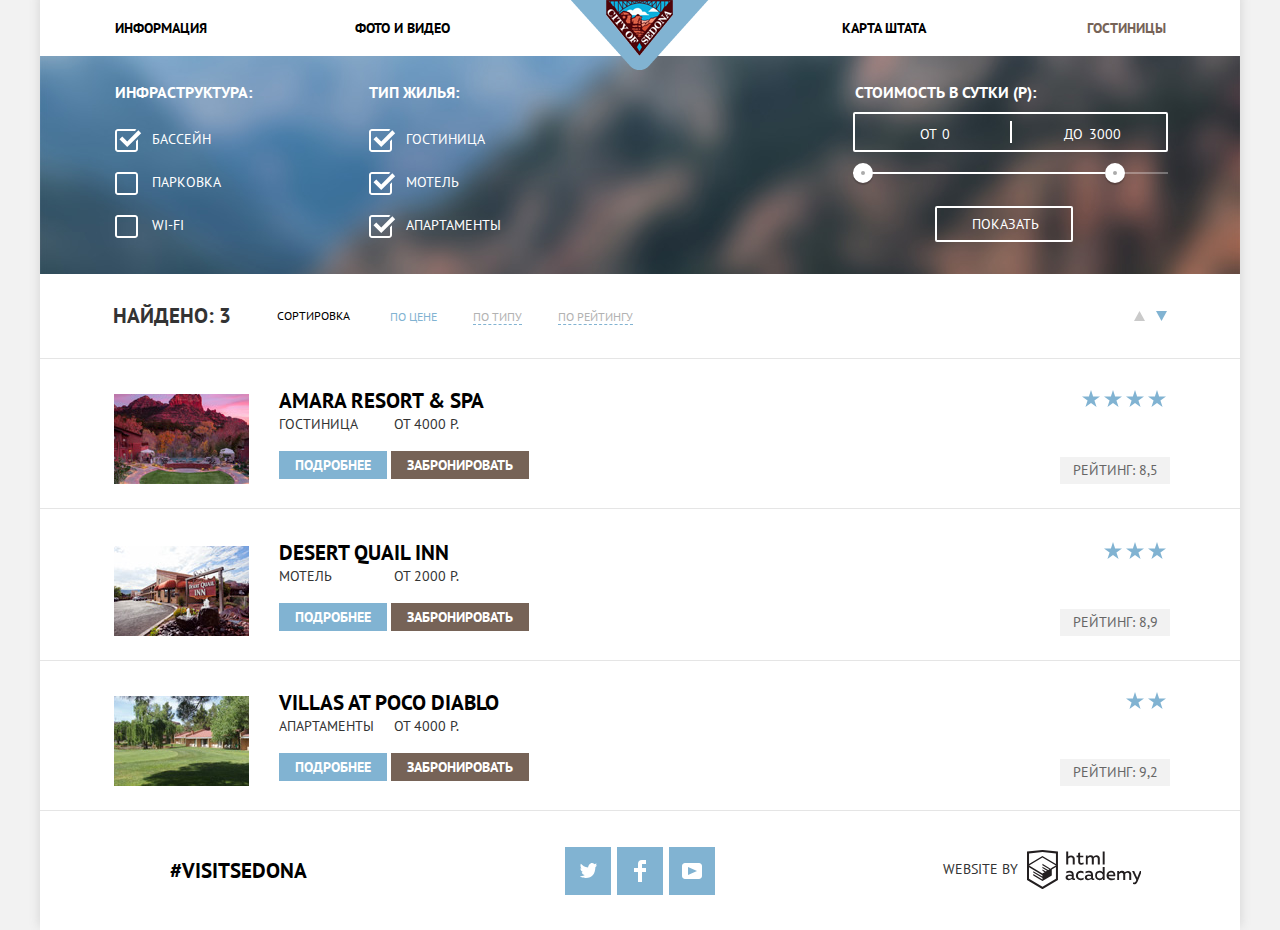
==== commit 52045504: "исправил футер,пытаюсь сделать в ИЕ" ====
--- a/hotels.html
+++ b/hotels.html
@@ -7,6 +7,7 @@
   <link href="https://fonts.googleapis.com/css?family=PT+Sans:400,700&amp;subset=cyrillic" rel="stylesheet">
   <link href="css/normalize.css" rel="stylesheet">
   <link href="css/style.css" rel="stylesheet">
+  <script src="js/picturefill.js" async></script>
 </head>
 
 <body>
@@ -81,9 +82,7 @@
                 <div class="range-toggle range-toggle-min"></div>
                 <div class="range-toggle range-toggle-max"></div>
               </div>
-              <a href="filter.html">
-                <button class="btn-transparent" type="button">Показать</button>
-              </a>
+              <a class="btn-transparent" href="filter.html">Показать</a>
             </div>
           </form>
         </section>
--- a/css/style.css
+++ b/css/style.css
@@ -44,8 +44,9 @@
   border: 0;
 
   clip: rect(0 0 0 0);
+          clip-path: inset(100%);
+
   -webkit-clip-path: inset(100%);
-          clip-path: inset(100%);
 }
 
 .main-navigation {
@@ -229,13 +230,9 @@
   z-index: 1;
 
   display: -webkit-box;
-
-  display: -ms-flexbox;
-
-  display: flex;
-  -webkit-box-pack: center;
-      -ms-flex-pack: center;
-          justify-content: center;
+  display: -ms-flexbox;
+  display: flex;
+  justify-content: center;
   -webkit-box-sizing: border-box;
           box-sizing: border-box;
   width: 568px;
@@ -249,6 +246,9 @@
   background: #ffffff;
   -webkit-box-shadow: 0 2px 5px 0 #d4d2d2;
           box-shadow: 0 2px 5px 0 #d4d2d2;
+
+  -webkit-box-pack: center;
+  -ms-flex-pack: center;
 }
 
 .check-input {
@@ -292,6 +292,7 @@
 
 .quantity-input {
   width: 25px;
+  height: 24px;
   padding: 5px 9px;
 
   font: inherit;
@@ -333,12 +334,12 @@
 }
 
 .footer-heshteg {
-  width: 203px;
-  margin-left: 34px;
+  width: 25%;
 
   font-weight: bold;
   font-size: 21px;
   line-height: 26px;
+  text-align: center;
   color: #000000;
 }
 
@@ -346,10 +347,8 @@
   display: -webkit-box;
   display: -ms-flexbox;
   display: flex;
-  -webkit-box-orient: vertical;
-  -webkit-box-direction: normal;
-      -ms-flex-direction: column;
-          flex-direction: column;
+  -ms-flex-direction: column;
+      flex-direction: column;
   min-height: 218px;
 
   color: #ffffff;
@@ -357,6 +356,9 @@
   background-image: url(../img/filter_background.jpg);
   background-position: 0 -72px;
   background-size: cover;
+
+  -webkit-box-direction: normal;
+  -webkit-box-orient: vertical;
 }
 
 .filters legend {
@@ -476,13 +478,14 @@
   display: -webkit-box;
   display: -ms-flexbox;
   display: flex;
-  -webkit-box-pack: justify;
-      -ms-flex-pack: justify;
-          justify-content: space-between;
+  justify-content: space-between;
   width: 180px;
   margin: 0;
 
   color: #333333;
+
+  -webkit-box-pack: justify;
+  -ms-flex-pack: justify;
 }
 
 .hotels-item-buttons {
@@ -568,12 +571,8 @@
   display: -webkit-box;
   display: -ms-flexbox;
   display: flex;
-  -webkit-box-pack: center;
-      -ms-flex-pack: center;
-          justify-content: center;
-  -webkit-box-align: center;
-      -ms-flex-align: center;
-          align-items: center;
+  justify-content: center;
+  align-items: center;
   -webkit-box-sizing: border-box;
           box-sizing: border-box;
   width: 1200px;
@@ -583,6 +582,11 @@
 
   list-style: none;
   list-style: none;
+
+  -webkit-box-align: center;
+  -webkit-box-pack: center;
+  -ms-flex-align: center;
+  -ms-flex-pack: center;
 }
 
 .site-navigation li {
@@ -640,14 +644,15 @@
   display: -webkit-box;
   display: -ms-flexbox;
   display: flex;
+      flex-wrap: wrap;
+  justify-content: center;
+  margin-bottom: 37px;
+
+  text-align: center;
+
+  -webkit-box-pack: center;
+  -ms-flex-pack: center;
   -ms-flex-wrap: wrap;
-      flex-wrap: wrap;
-  -webkit-box-pack: center;
-      -ms-flex-pack: center;
-          justify-content: center;
-  margin-bottom: 37px;
-
-  text-align: center;
 }
 
 .definition-title {
@@ -676,10 +681,11 @@
 }
 
 .reason.bridge {
+  -ms-flex-direction: row-reverse;
+      flex-direction: row-reverse;
+
+  -webkit-box-direction: reverse;
   -webkit-box-orient: horizontal;
-  -webkit-box-direction: reverse;
-      -ms-flex-direction: row-reverse;
-          flex-direction: row-reverse;
 }
 
 .reason-wrapper {
@@ -783,10 +789,11 @@
   display: -webkit-inline-box;
   display: -ms-inline-flexbox;
   display: inline-flex;
+  align-items: center;
+  margin-top: 5px;
+
   -webkit-box-align: center;
-      -ms-flex-align: center;
-          align-items: center;
-  margin-top: 5px;
+  -ms-flex-align: center;
 }
 
 .check {
@@ -870,12 +877,7 @@
   display: -webkit-box;
   display: -ms-flexbox;
   display: flex;
-  -webkit-box-pack: center;
-      -ms-flex-pack: center;
-          justify-content: center;
-  -webkit-box-align: center;
-      -ms-flex-align: center;
-          align-items: center;
+  align-items: center;
   -webkit-box-sizing: border-box;
           box-sizing: border-box;
   width: 1200px;
@@ -884,6 +886,11 @@
   padding: 0 64px;
 
   background-color: rgba(255, 255, 255, 0.9);
+
+  -webkit-box-align: center;
+  -webkit-box-pack: center;
+  -ms-flex-align: center;
+  -ms-flex-pack: center;
 }
 
 .main-footer .main-footer-contacts {
@@ -895,40 +902,47 @@
   display: -webkit-box;
   display: -ms-flexbox;
   display: flex;
+      flex-wrap: wrap;
+  justify-content: center;
+  width: 50%;
+  padding-left: 0;
+
+  list-style: none;
+
+  -webkit-box-pack: justify;
+  -ms-flex-pack: justify;
   -ms-flex-wrap: wrap;
-      flex-wrap: wrap;
-  -webkit-box-pack: justify;
-      -ms-flex-pack: justify;
-          justify-content: space-between;
-  width: 400px;
-  width: 155px;
-  margin-left: 183px;
-  padding-left: 0;
-
-  list-style: none;
+}
+
+.footer-social li:nth-child(1),
+.footer-social li:nth-child(2) {
+  margin-right: 6px;
 }
 
 .footer-made {
   display: inline-block;
-  margin-left: 224px;
+  width: 25%;
+
+  text-align: center;
 }
 
 .social-button {
   display: -webkit-box;
   display: -ms-flexbox;
   display: flex;
-  -webkit-box-pack: center;
-      -ms-flex-pack: center;
-          justify-content: center;
-  -webkit-box-align: center;
-      -ms-flex-align: center;
-          align-items: center;
+  justify-content: center;
+  align-items: center;
   width: 46px;
   height: 48px;
 
   font-size: 0;
 
   background-color: #81b3d2;
+
+  -webkit-box-align: center;
+  -webkit-box-pack: center;
+  -ms-flex-align: center;
+  -ms-flex-pack: center;
 }
 
 .social-button:hover,
@@ -942,10 +956,6 @@
   background-color: #5496bd;
 
   fill: #88b6d1;
-}
-
-.footer-made {
-  display: inline-block;
 }
 
 .footer-made b {
@@ -1079,7 +1089,9 @@
   margin: 0;
 
   font: inherit;
+  text-align: left;
   color: inherit;
+  vertical-align: baseline;
 
   background: none;
   border: none;
@@ -1161,13 +1173,14 @@
   display: -webkit-box;
   display: -ms-flexbox;
   display: flex;
-  -webkit-box-align: center;
-      -ms-flex-align: center;
-          align-items: center;
+  align-items: center;
   margin-bottom: 21px;
   padding: 8px 73px;
 
   border-bottom: 1px solid #e5e5e5;
+
+  -webkit-box-align: center;
+  -ms-flex-align: center;
 }
 
 .sorting-list {
@@ -1247,11 +1260,12 @@
   display: -webkit-box;
   display: -ms-flexbox;
   display: flex;
-  -webkit-box-pack: end;
-      -ms-flex-pack: end;
-          justify-content: flex-end;
+  justify-content: flex-end;
   margin-top: 10px;
   margin-bottom: 50px;
+
+  -webkit-box-pack: end;
+  -ms-flex-pack: end;
 }
 
 .rating-stars .icon-star {
@@ -1343,7 +1357,7 @@
           user-select: none;
 }
 
-input[type="checkbox"] + label:before {
+input[type="checkbox"] + label::before {
   content: "";
 
   display: inline-block;
@@ -1359,20 +1373,21 @@
   cursor: pointer;
 }
 
-input[type="checkbox"]:checked + label:before {
+input[type="checkbox"]:checked + label::before {
   background-image: url("../img/checkbox-on.svg");
   background-repeat: no-repeat;
   background-position: 0 0;
 }
 
-input[type="checkbox"]:disabled + label:before {
+input[type="checkbox"]:disabled + label::before {
   background-image: url("../img/checkbox-off-disabled.png");
   background-repeat: no-repeat;
   background-position: 0 0;
 }
 
-input[type="checkbox"]:disabled + label:before {
+input[type="checkbox"]:disabled + label::before {
   background-image: url("../img/checkbox-on-disabled.png");
   background-repeat: no-repeat;
   background-position: 0 0;
-}
+  cursor: default;
+}
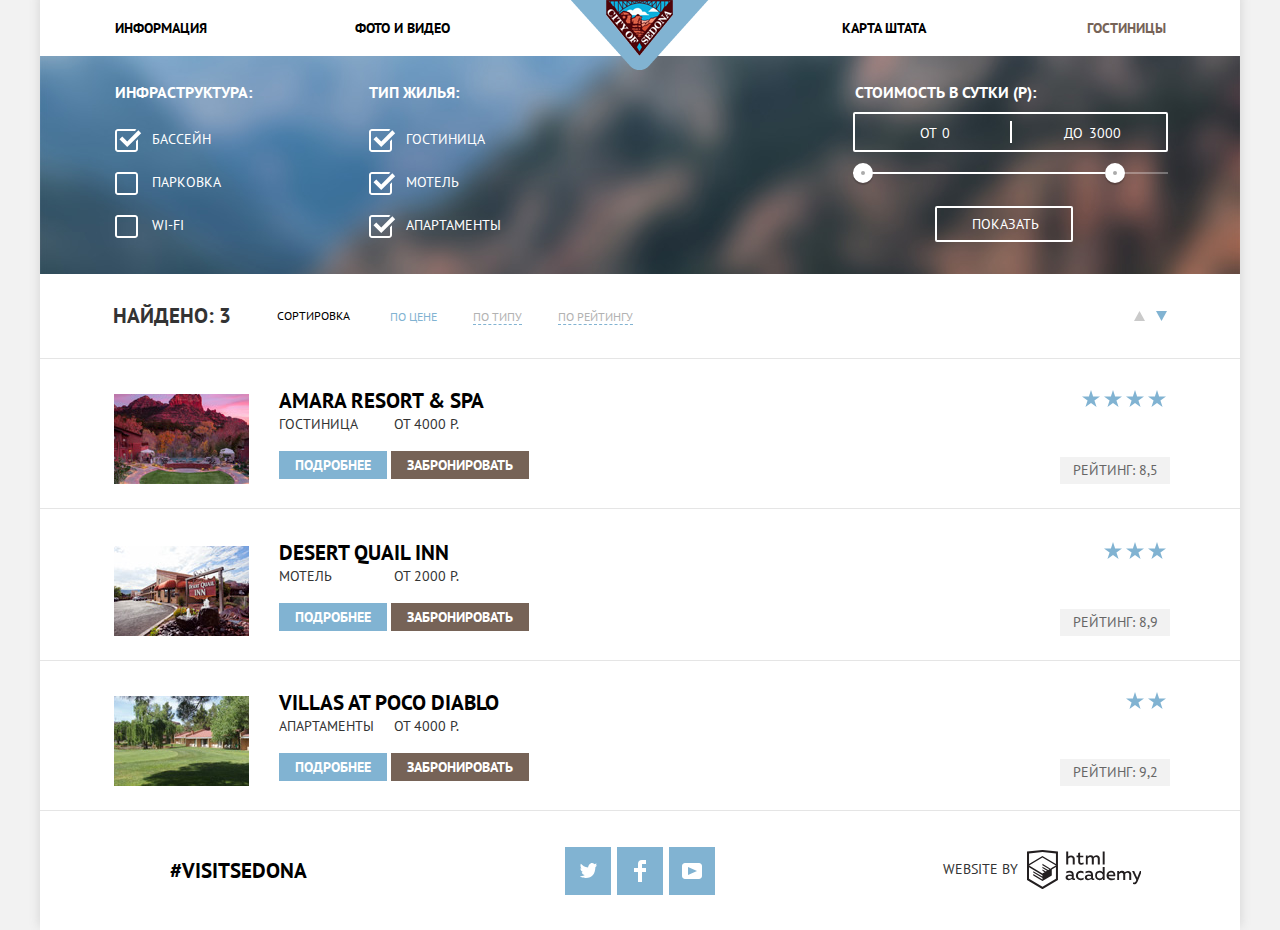
==== commit 3e26b054: "делаю окно всплывающим" ====
--- a/hotels.html
+++ b/hotels.html
@@ -6,8 +6,7 @@
   <title>"HTML Academy: Гостиницы Седоны"</title>
   <link href="https://fonts.googleapis.com/css?family=PT+Sans:400,700&amp;subset=cyrillic" rel="stylesheet">
   <link href="css/normalize.css" rel="stylesheet">
-  <link href="css/style.css" rel="stylesheet">
-  <script src="js/picturefill.js" async></script>
+  <link href="css/style.min.css" rel="stylesheet">
 </head>
 
 <body>
@@ -91,17 +90,17 @@
             <p class="sorting-results">Найдено: 3</p>
             <p class="sorting-head">Сортировка</p>
             <ul class="sorting-list">
-              <li><a class="sorting-link active" href="#">По цене</a></li>
-              <li><a class="sorting-link" href="#">По типу</a></li>
-              <li><a class="sorting-link" href="#">По рейтингу</a></li>
+              <li><a class="sorting-link active" href="price.html">По цене</a></li>
+              <li><a class="sorting-link" href="type.html">По типу</a></li>
+              <li><a class="sorting-link" href="rating.html">По рейтингу</a></li>
             </ul>
             <div class="sorting-arrows">
-              <a href="#" class="sorting-arrow-up" aria-label="Стрелка вверх">
+              <a href="sorting-arrow-up.html" class="sorting-arrow-up" aria-label="Стрелка вверх">
                 <span class="visually-hidden">сортировка по наибольшему</span>
                 <svg xmlns="http://www.w3.org/2000/svg" width="11" height="10" viewBox="0 0 11 10"><path fill="#cacaca" d="M5.5 0L0 10h11z"/>
                 </svg>
               </a>
-              <a href="#" class="sorting-arrow-down active" aria-label="Стрелка вниз">
+              <a href="sorting-arrow-down.html" class="sorting-arrow-down active" aria-label="Стрелка вниз">
                 <span class="visually-hidden">сортировка по наименьшему</span>
                 <svg xmlns="http://www.w3.org/2000/svg" width="11" height="10" viewBox="0 0 11 10"><path fill="#cacaca" d="M5.5 10L0 0h11"/>
                 </svg>
@@ -118,7 +117,7 @@
                     </a>
                   </p>
                   <div class="hotels-wrap">
-                    <a href="#" class="hotels-title"><h3>Amara Resort & Spa</h3></a>
+                    <a href="amara-hotel.html" class="hotels-title"><h3>Amara Resort & Spa</h3></a>
                     <p class="hotels-item-motel-price">
                       <span>Гостиница</span>
                       <span>от 4000 р.</span>
@@ -146,7 +145,7 @@
                     </a>
                   </p>
                   <div class="hotels-wrap">
-                    <a href="#" class="hotels-title"><h3>Desert Quail Inn</h3></a>
+                    <a href="desert-hotel.html" class="hotels-title"><h3>Desert Quail Inn</h3></a>
                     <p class="hotels-item-motel-price">
                       <span>Мотель</span>
                       <span>от 2000 р.</span>
@@ -173,7 +172,7 @@
                     </a>
                   </p>
                   <div class="hotels-wrap">
-                    <a href="#" class="hotels-title"><h3>Villas at Poco Diablo</h3></a>
+                    <a href="villas-hotel.html" class="hotels-title"><h3>Villas at Poco Diablo</h3></a>
                     <p class="hotels-item-motel-price">
                       <span>Апартаменты</span>
                       <span>от 4000 р.</span>
@@ -195,24 +194,24 @@
             </section>
           </main>
           <footer class="main-footer-contacts">
-            <a class="footer-heshteg" href="#">#visitsedona</a>
+            <a class="footer-heshteg" href="visit-sedona.html">#visitsedona</a>
             <ul class="footer-social">
               <li>
-                <a class="social-button twitter" href="#">
+                <a class="social-button twitter" href="twitter.html">
                   <span class="visually-hidden">twitter</span>
                   <svg xmlns="http://www.w3.org/2000/svg" xmlns:xlink="http://www.w3.org/1999/xlink" width="17" height="15" viewBox="0 0 17 15"><path fill="#FFF" d="M10.95.144c1.685-.496 2.984.27 3.577 1.179.673-.231 1.331-.481 2.011-.708a2.345 2.345 0 0 1-.857 1.768c.685.17 1.304-.491 1.304-.491-.169 1-1.006 1.788-1.563 2.024-.231 6.75-3.175 11.217-10.077 11.082h-.446c-.41 0-4.164-.46-4.898-1.887 2.271.196 3.893-.422 4.693-1.177-.96-.3-2.679-.477-2.979-2.95.349.106.564.228 1.19.119C1.705 8.247.374 7.53.448 5.33c.285.328 1.067.536 1.34.472C1.085 5.561-.182 2.442.894.85c1.818 1.854 3.735 3.606 7.152 3.773C8.254 2.33 9.183.793 10.95.144z"/>
                   </svg>
                 </a>
               </li>
               <li>
-                <a class="social-button facebook" href="#">
+                <a class="social-button facebook" href="facebook.html">
                   <span class="visually-hidden">facebook</span>
                   <svg xmlns="http://www.w3.org/2000/svg" width="12" height="22" viewBox="0 0 12 22"><path fill="#FFF" d="M12 4V0H8a4 4 0 0 0-4 4v4H0v4h4v10h4V12h4V8H8V4h4z"/>
                   </svg>
                 </a>
               </li>
               <li>
-                <a class="social-button youtube" href="#">
+                <a class="social-button youtube" href="youtube.html">
                   <span class="visually-hidden">youtube</span>
                   <svg xmlns="http://www.w3.org/2000/svg" xmlns:xlink="http://www.w3.org/1999/xlink" width="20" height="16" viewBox="0 0 20 16"><path fill="#FFF" d="M17 0H3C1.35 0 0 1.35 0 3v10c0 1.65 1.35 3 3 3h14c1.65 0 3-1.35 3-3V3c0-1.65-1.35-3-3-3zM6.027 11.998V4.002L15.014 8l-8.987 3.998z"/>
                   </svg>
@@ -230,5 +229,6 @@
             </div>
           </footer>
         </div>
+        <script src="js/picturefill.js" async></script>
       </body>
     </html>
--- a/css/style.min.css
+++ b/css/style.min.css
@@ -0,0 +1 @@
+.proposal-button,body{text-transform:uppercase}.check-input,.trip{-webkit-box-sizing:border-box}body{margin:0;padding:0;font-size:14px;line-height:21px;font-family:"PT Sans",Arial,sans-serif;color:#333;background-color:#f2f2f2}.definition-reason,.main-navigation{line-height:26px}a{text-decoration:none}img{display:block;max-width:100%;height:auto}.main-wrapper{width:1200px;margin:0 auto;background-color:#fff;-webkit-box-shadow:0 -5px 9px 2px #dbdbdb;box-shadow:0 -5px 9px 2px #dbdbdb}.visually-hidden{position:absolute;width:1px;height:1px;margin:-1px;padding:0;overflow:hidden;white-space:nowrap;border:0;clip:rect(0 0 0 0);clip-path:inset(100%);-webkit-clip-path:inset(100%)}.main-navigation{position:relative;font-weight:700;font-size:14px;color:#fff;background-color:#fff}.site-navigation a{color:#000}.site-navigation a:focus,.site-navigation a:hover{color:#81b3d2;outline:0}.site-navigation a:active{color:#cacaca}.site-navigation .link-active{color:#766357}.definition-title{font-weight:700;font-size:21px;line-height:26px}.features-item b,.reason-wrapper b,.short-reasons-item b{font-size:21px;line-height:21px;display:block}.reason-wrapper{width:400px;text-align:center;color:#fff;background-color:#81b3d2}.reason-wrapper b{padding:47px 93px 0}.reason-wrapper .reason-item{padding:6px 48px}.features-item{vertical-align:top;text-align:center}.features-item b{margin-top:163px;font-weight:700}.features-item p{padding:9px 55px 0}.short-reasons{margin-bottom:50px;text-align:center;background-color:#eee}.short-reasons-item b{margin-top:49px;padding:0 122px}.short-reasons-item p{margin-top:15px;padding:5px 69px}.proposal{position:relative;margin:0 auto}.main-header-logo,.trip{position:absolute;right:0;z-index:1;left:0}.proposal-conditions h2,.proposal-conditions p{padding:0 175px;text-align:center}.proposal h2{margin-bottom:27px;font-size:30px;line-height:36px}.proposal span:not(.visually-hidden){display:block;padding:0 252px}.proposal p{line-height:24px}.proposal-button,.trip{width:568px;font-weight:700;line-height:26px}.proposal-button{display:block;height:86px;margin:43px auto 0;font-size:21px;text-align:center;color:#fff;background-color:#766357;border:none}.check-input,.quantity-input{border:2px solid #f2f2f2;text-transform:uppercase}.proposal-button:focus,.proposal-button:hover{background-color:#604e43;outline:0}.proposal-button:active{color:#857871;background-color:#503e33}.trip{display:-webkit-box;display:-ms-flexbox;display:flex;justify-content:center;box-sizing:border-box;height:395px;margin:0 auto;padding:41px 53px 62px 63px;background:#fff;-webkit-box-shadow:0 2px 5px 0 #d4d2d2;box-shadow:0 2px 5px 0 #d4d2d2;-webkit-box-pack:center;-ms-flex-pack:center}.filters,.hotels-item-motel-price{display:-webkit-box;display:-ms-flexbox}.check-input{box-sizing:border-box;width:352px;min-height:36px;margin-bottom:23px;padding:4px 40px 4px 15px;font:inherit;background-color:#f2f2f2}.day-price,.site-navigation{-webkit-box-sizing:border-box}.check-input::-webkit-input-placeholder{color:#000}.check-input::-moz-placeholder{color:#000}.check-input:-ms-input-placeholder{color:#000}.check-input:-moz-placeholder{color:#000}.check-input:hover{background-color:#ebebeb}.check-input:focus{background-color:#fff;outline:0}.quantity-input{width:25px;height:24px;padding:5px 9px;font:inherit;text-align:center;background-color:#f2f2f2}.footer-heshteg,.trip-find-button{font-size:21px;font-weight:700;line-height:26px}.trip-find-button{width:458px;height:58px;margin-top:36px;text-align:center;color:#fff;text-transform:uppercase;background-color:#81b3d2;border:none}.trip-find-button:focus,.trip-find-button:hover{background-color:#669ec0;outline:0;cursor:pointer}.trip-find-button:focus{color:#88b6d1;background-color:#5496bd;outline:0}.footer-heshteg{width:25%;text-align:center;color:#000}.filters{display:flex;-ms-flex-direction:column;flex-direction:column;min-height:218px;color:#fff;background-image:url(../img/filter_background.jpg);background-position:0 -72px;background-size:cover;-webkit-box-direction:normal;-webkit-box-orient:vertical}.filters legend{font-weight:700;font-size:16px;color:#fff}.day-price{box-sizing:border-box;padding:5px 0;text-align:center;border:2px solid #fff;border-radius:3px}.btn-further,.btn-reserve{padding:5px 16px;font-weight:700}.filters-button-show{width:133px;height:32px;text-align:center;text-transform:uppercase;border:none;border:2px solid #fff}.filters-button-show:focus,.filters-button-show:hover{background-color:#fff;outline:0}.sorting-results{margin-right:46px;font-weight:700;font-size:21px;line-height:26px}.sorting-head,.sorting-link{font-size:12px;line-height:18px}.sorting-link{color:#b2b2b2}.sorting-link.active{color:#81b3d2;border-bottom:none}.sorting-head{color:#000}.sorting-link{border-bottom:1px dashed #81b3d2}.sorting-link:focus,.sorting-link:hover{color:#81b3d2;outline:0}.sorting-link:active{color:#000;border:none}.hotels-title{font-weight:700;color:#000}.hotels-title h3{margin-bottom:0;font-size:21px;line-height:26px}.hotels-title:focus,.hotels-title:hover{color:#81b3d2;outline:0}.hotels-title:active{color:#cacaca}.hotels-item-motel-price{display:flex;justify-content:space-between;width:180px;margin:0;color:#333;-webkit-box-pack:justify;-ms-flex-pack:justify}.definition,.site-navigation{display:-webkit-box;display:-ms-flexbox}.hotels-item-buttons{margin-top:20px}.btn-further{color:#fff;background-color:#81b3d2}.btn-further:focus,.btn-further:hover{background-color:#669ec0;outline:0}.btn-further:active{color:#88b6d1;background-color:#5496bd}.btn-reserve{color:#fff;background-color:#766357}.btn-reserve:focus,.btn-reserve:hover{background-color:#604e43;outline:0}.btn-reserve:active{color:#857871;background-color:#503e33}.rating-numbers{width:110px;line-height:27px;text-align:center;color:#666;background-color:#f2f2f2}body,html{min-width:1200px}.main-header{width:1200px;margin:0 auto}.main-header-logo{width:138px;margin:0 auto}.site-navigation{display:flex;justify-content:center;align-items:center;box-sizing:border-box;width:1200px;height:55px;min-height:56px;margin:0;padding:0 72px;list-style:none;-webkit-box-align:center;-webkit-box-pack:center;-ms-flex-align:center;-ms-flex-pack:center}.site-navigation li{width:240px}.site-navigation li:nth-child(1),.site-navigation li:nth-child(2){text-align:left}.site-navigation li:nth-child(3),.site-navigation li:nth-child(4){text-align:right}.definition,.footer-made,.quantity.children{text-align:center}.site-navigation li:nth-child(2){margin-right:91px}.promo{position:relative;height:432px;margin-bottom:30px;padding-top:77px;background:url(../img/promo.jpg) 0 -56px no-repeat #d9eaf2}.promo img{display:block;width:458px;height:352px;margin:0 auto}.promo::after{content:"";position:absolute;bottom:0;left:0;display:block;width:100%;height:57px;background:url(../img/zigzag.png) no-repeat;background-size:100% 57px}.definition{display:flex;flex-wrap:wrap;justify-content:center;margin-bottom:37px;-webkit-box-pack:center;-ms-flex-pack:center;-ms-flex-wrap:wrap}.features-list,.reason{display:-webkit-box;display:-ms-flexbox}.definition-title{width:576px;margin-bottom:0;padding:10px}.definition-reason{width:800px}.main-content{width:1200px;margin:0 auto}.reason{display:flex;width:1200px;min-height:256px;margin:0;padding:0}.reason.bridge{-ms-flex-direction:row-reverse;flex-direction:row-reverse;-webkit-box-direction:reverse;-webkit-box-orient:horizontal}.reason-wrapper{min-height:256px;margin:0}.reason-wrapper span{display:block}.reason-image{margin:0}.features-list{display:flex;min-height:331px;margin:0;padding:0;list-style:none}.features-item{width:400px;min-height:331px;position:relative}.features-item .food::before,.features-item .housing::before,.features-item .souvenirs::before{position:absolute;background-repeat:no-repeat;content:"";background-position:0 0}.features-item .housing::before{top:18%;left:40%;width:75px;height:72px;background-image:url(../img/housing.svg)}.features-item .food::before{top:18%;left:40%;width:74px;height:70px;background-image:url(../img/food.svg)}.features-item .souvenirs::before{top:17%;left:41%;width:64px;height:76px;background-image:url(../img/souvenirs.svg)}.check,.check.out,.main-footer{position:relative}.short-reasons-list{display:-webkit-box;display:-ms-flexbox;display:flex;min-height:256px;margin:0;padding:0;list-style:none}.short-reasons-item{width:400px;min-height:256px}.trip-title{display:inline-block;width:100px;margin-right:5px}.quantity{display:-webkit-inline-box;display:-ms-inline-flexbox;display:inline-flex;align-items:center;margin-top:5px;-webkit-box-align:center;-ms-flex-align:center}.check{margin-bottom:0}.quantity-block{display:-webkit-box;display:-ms-flexbox;display:flex;width:468px}label[for=children]{width:60px;margin-left:47px}.trip-title-button{width:34px;height:38px;font-weight:400;font-size:14px;vertical-align:bottom;text-align:center;color:#a9a9a9;background:#f2f2f2;border:none;outline:0;cursor:pointer;stroke:#a9a9a9}.trip-title-button:focus svg,.trip-title-button:hover svg{outline:0;stroke:#000}.trip-title-button:active svg{stroke:#81b3d2}.trip-title-button::after,.trip-title-button::before{width:0;margin:0;padding:0;font-size:0}.trip-title-button.minus{margin-left:5px}.main-footer{width:1200px;margin:0 auto}.map-interactive iframe{position:absolute;border:none}.main-footer-contacts{display:-webkit-box;display:-ms-flexbox;display:flex;align-items:center;-webkit-box-sizing:border-box;box-sizing:border-box;width:1200px;height:119px;min-height:119px;margin:0 auto;padding:0 64px;background-color:rgba(255,255,255,.9);-webkit-box-align:center;-webkit-box-pack:center;-ms-flex-align:center;-ms-flex-pack:center}.main-footer .main-footer-contacts{position:absolute;bottom:0}.footer-social{display:-webkit-box;display:-ms-flexbox;display:flex;flex-wrap:wrap;justify-content:center;width:50%;padding-left:0;list-style:none;-webkit-box-pack:center;-ms-flex-pack:center;-ms-flex-wrap:wrap}.footer-social li:nth-child(1),.footer-social li:nth-child(2){margin-right:6px}.footer-made{display:inline-block;width:25%}.social-button{display:-webkit-box;display:-ms-flexbox;display:flex;justify-content:center;align-items:center;width:46px;height:48px;font-size:0;background-color:#81b3d2;-webkit-box-align:center;-webkit-box-pack:center;-ms-flex-align:center;-ms-flex-pack:center}.social-button:focus,.social-button:hover{background-color:#669ec0;outline:0}.social-button:active,.social-button:active path{background-color:#5496bd;fill:#88b6d1}.footer-made b{margin-right:5px;font-weight:400;font-size:14px;line-height:26px}.footer-made a{display:block;font-size:0}.footer-made .button{display:inline-block;width:115px;height:41px;vertical-align:middle}.footer-made:focus path,.footer-made:hover path{outline:0;fill:#81b3d2}.footer-made:active path{fill:#bdbbbc}.filter{display:-webkit-box;display:-ms-flexbox;display:flex;margin-top:26px}.filter-housing,.filter-infrastructure{list-style:none;margin-top:11px;padding:0}.caption{border:none}.filter-checkbox{padding:10px 0}.filter-wrap{width:240px;min-height:172px;margin-left:62px}.filter-wrap-housing{width:240px;min-height:172px;margin-left:14px}.filter-range{width:315px;margin-right:72px;margin-left:auto;color:#fff;text-transform:uppercase}.filter-range-title{margin-bottom:9px;margin-left:2px;font-weight:600;font-size:16px;line-height:21px}.price-controls{position:relative;height:36px;margin-bottom:20px;font-size:0;border:2px solid #fff;border-radius:2px}.price-controls::after{content:"";position:absolute;top:50%;left:50%;width:2px;height:22px;background:#fff;-webkit-transform:translate(-50%,-50%);-ms-transform:translate(-50%,-50%);transform:translate(-50%,-50%)}.price-controls label{display:inline-block;font-size:14px;line-height:38px;cursor:pointer}.price-controls .max-price,.price-controls .min-price{width:79px;padding-left:65px}.price-controls input{width:50px;height:20px;margin:0;font:inherit;line-height:20px;vertical-align:baseline;text-align:left;color:inherit;background:0 0;border:none}.range-controls{position:relative;margin-bottom:32px}.range-controls .scale{height:2px;background:rgba(255,255,255,.3)}.range-controls .bar{width:80%;height:2px;background:#fff}.range-toggle{position:absolute;top:-9px;width:4px;height:4px;background:#ababab;border:8px solid #fff;border-radius:50%;-webkit-box-shadow:0 2px 1px 0 rgba(0,1,1,.2);box-shadow:0 2px 1px 0 rgba(0,1,1,.2);cursor:pointer}.range-toggle:hover{background:#1c4f80}.range-toggle-min{left:0}.range-toggle-max{left:80%}.btn-transparent{display:block;-webkit-box-sizing:border-box;box-sizing:border-box;width:138px;margin-left:82px;padding:6px 35px;font-size:14px;line-height:20px;text-align:center;color:#fff;text-transform:uppercase;background:0 0;border:2px solid #fff;border-radius:2px;cursor:pointer}.hotel-rating,.sorting-arrows{margin-left:auto}.hotels-item,.sorting{display:-webkit-box;display:-ms-flexbox;border-bottom:1px solid #e5e5e5}.btn-transparent:hover{color:#000;background:#fff}.sorting{display:flex;align-items:center;margin-bottom:21px;padding:8px 73px;-webkit-box-align:center;-ms-flex-align:center}.sorting-list{list-style:none;display:-webkit-inline-box;display:-ms-inline-flexbox;display:inline-flex}.sorting-list li{margin-right:36px}.sorting-arrows .sorting-arrow-up{margin-right:7px}.sorting-arrow-down:focus path,.sorting-arrow-down:hover path,.sorting-arrow-up:focus path,.sorting-arrow-up:hover path{outline:0;fill:#231f20}.sorting-arrow-down.active path,.sorting-arrow-down:active path,.sorting-arrow-up:active path{fill:#81b3d2}.hotels-item{display:flex;padding:0 70px 10px 74px}.hotels-item:nth-child(2){padding-top:23px}.hotels-item:nth-child(3){padding-top:21px}.hotels-wrap{margin-top:-13px}.hotels-item img{margin-right:30px}.hotels-list{list-style:none;margin:0;padding:0}.rating-stars{display:-webkit-box;display:-ms-flexbox;display:flex;justify-content:flex-end;margin-top:10px;margin-bottom:50px;-webkit-box-pack:end;-ms-flex-pack:end}.rating-stars .icon-star{display:block;width:18px;height:17px;padding:0 2px;background-image:url(../img/star.svg);background-repeat:no-repeat;background-position:0 0}.icon-calendar-in,.icon-calendar-out{position:absolute;right:19px;margin:0;padding:0;color:inherit;text-decoration:none;text-shadow:none;background-color:rgba(0,0,0,0);border:none}.icon-calendar-in{top:8px;-webkit-box-shadow:none;box-shadow:none;fill:#cacaca}.icon-calendar-in:focus path,.icon-calendar-in:hover path{outline:0;cursor:pointer;fill:#000}.icon-calendar-in:active path{fill:#81b3d2}.icon-calendar-out{top:6px;-webkit-box-shadow:none;box-shadow:none;fill:#cacaca}.icon-calendar-out:focus path,.icon-calendar-out:hover path{outline:0;cursor:pointer;fill:#000}.icon-calendar-out:active path{fill:#81b3d2}input[type=checkbox]{display:none}input[type=checkbox]+label{vertical-align:middle;color:#fff;-webkit-user-select:none;-moz-user-select:none;-ms-user-select:none;user-select:none}input[type=checkbox]+label::before{content:"";display:inline-block;width:27px;height:23px;margin-right:10px;vertical-align:middle;background-image:url(../img/checkbox-off.svg);background-repeat:no-repeat;background-position:0 0;cursor:pointer}input[type=checkbox]:checked+label::before{background-image:url(../img/checkbox-on.svg);background-repeat:no-repeat;background-position:0 0}input[type=checkbox]:disabled+label::before{background-image:url(../img/checkbox-on-disabled.png);background-repeat:no-repeat;background-position:0 0;cursor:default}
